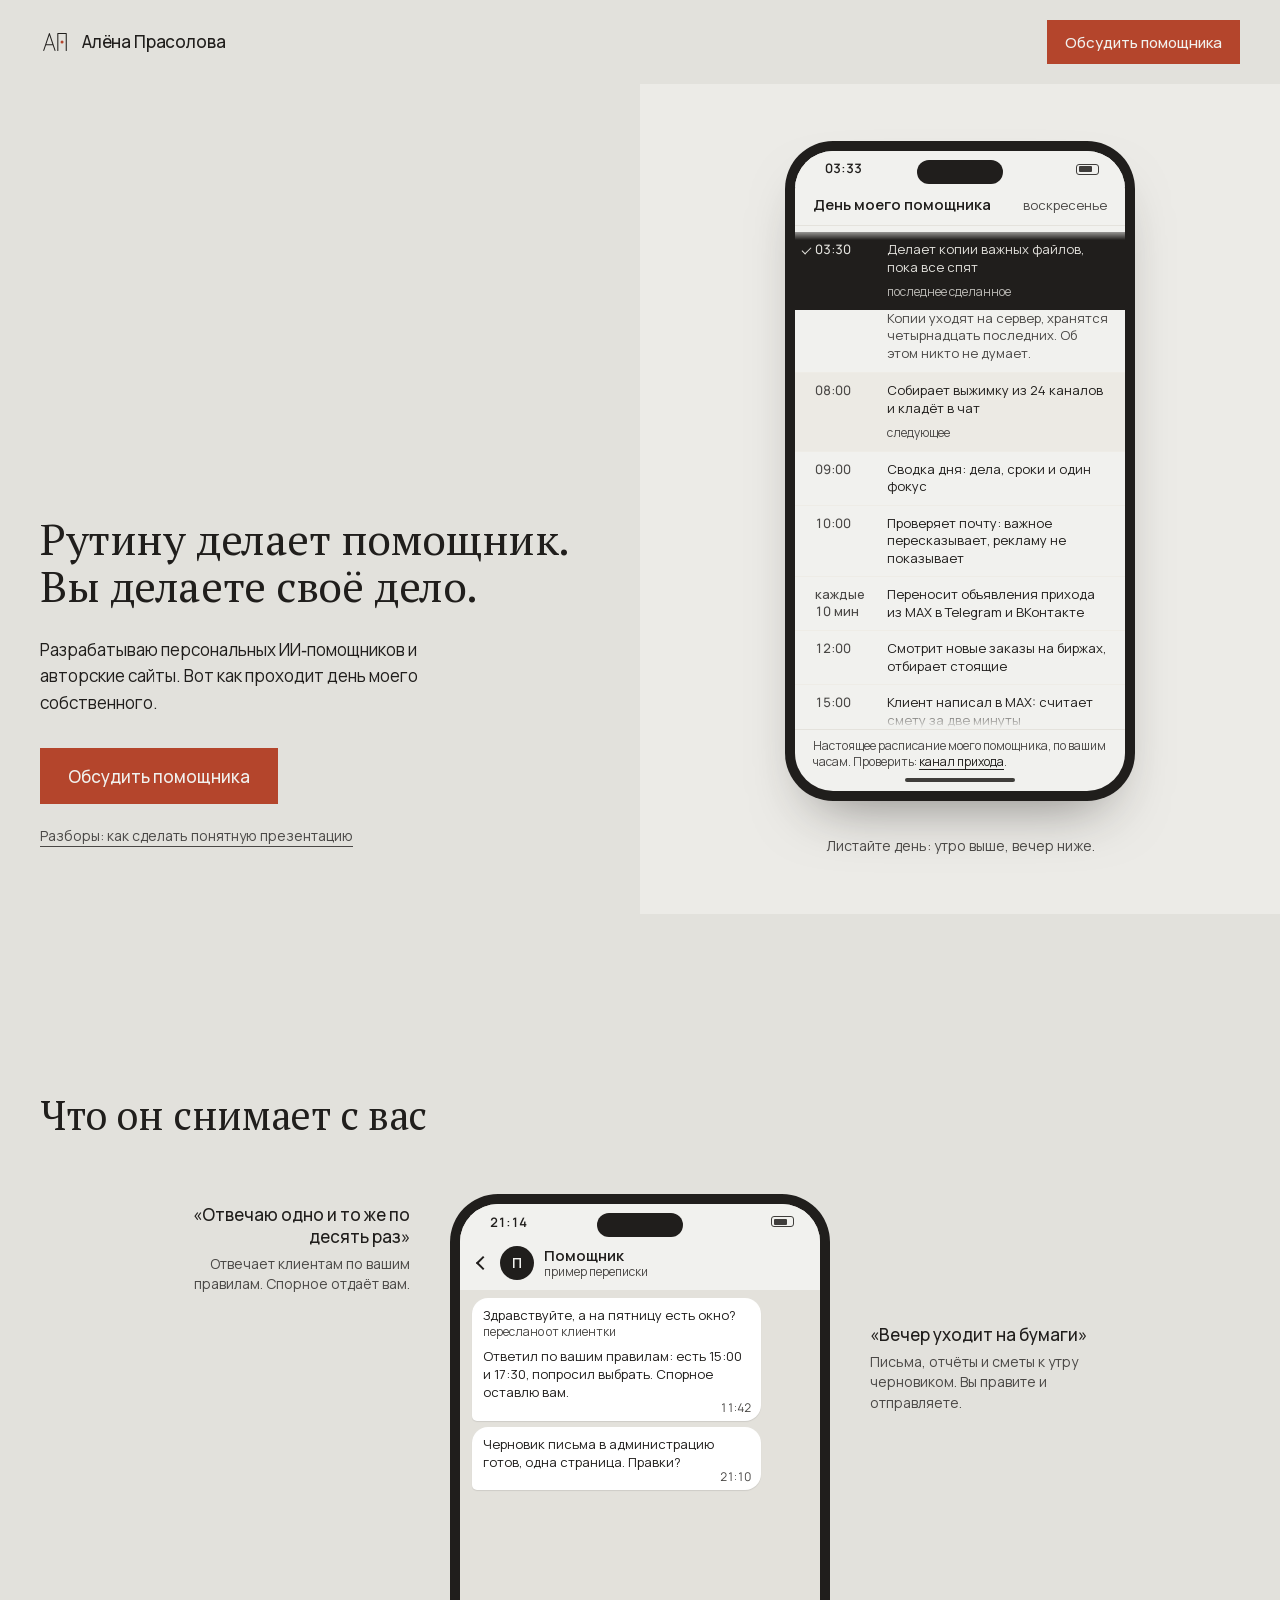
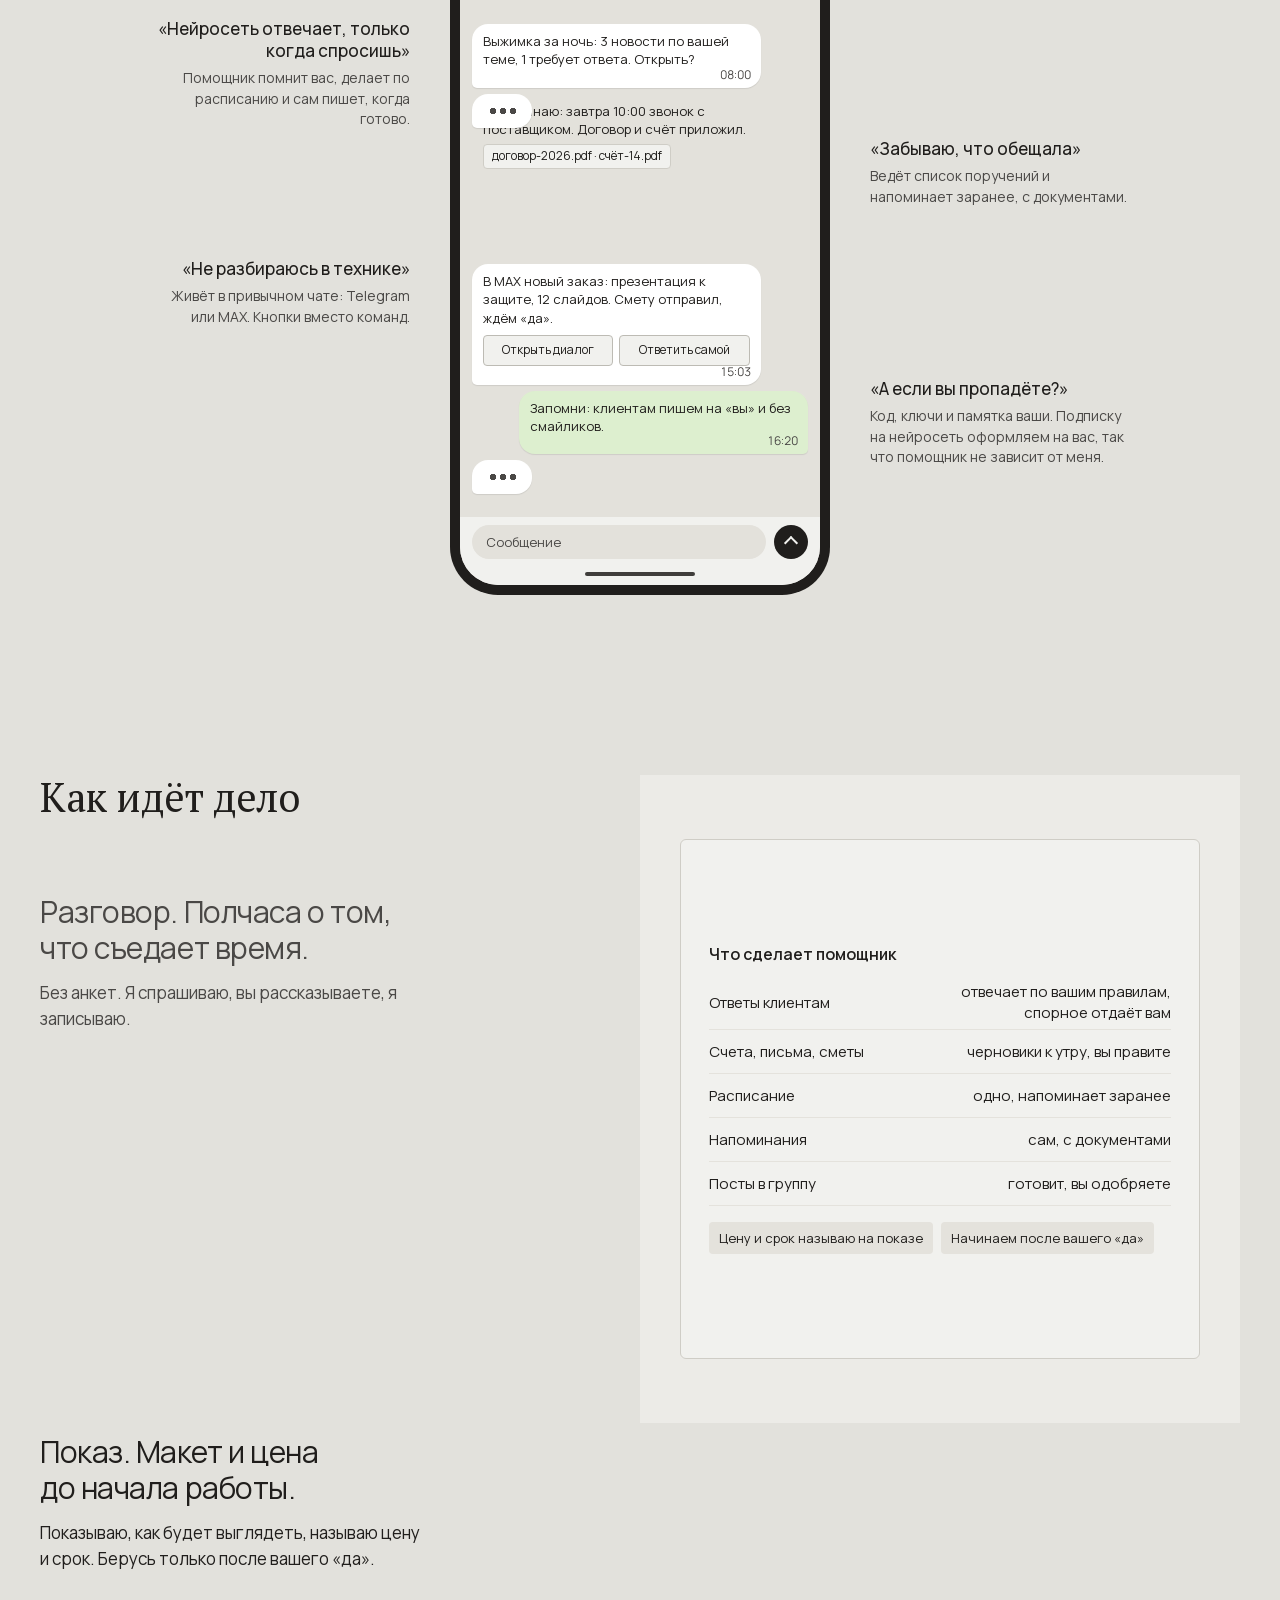
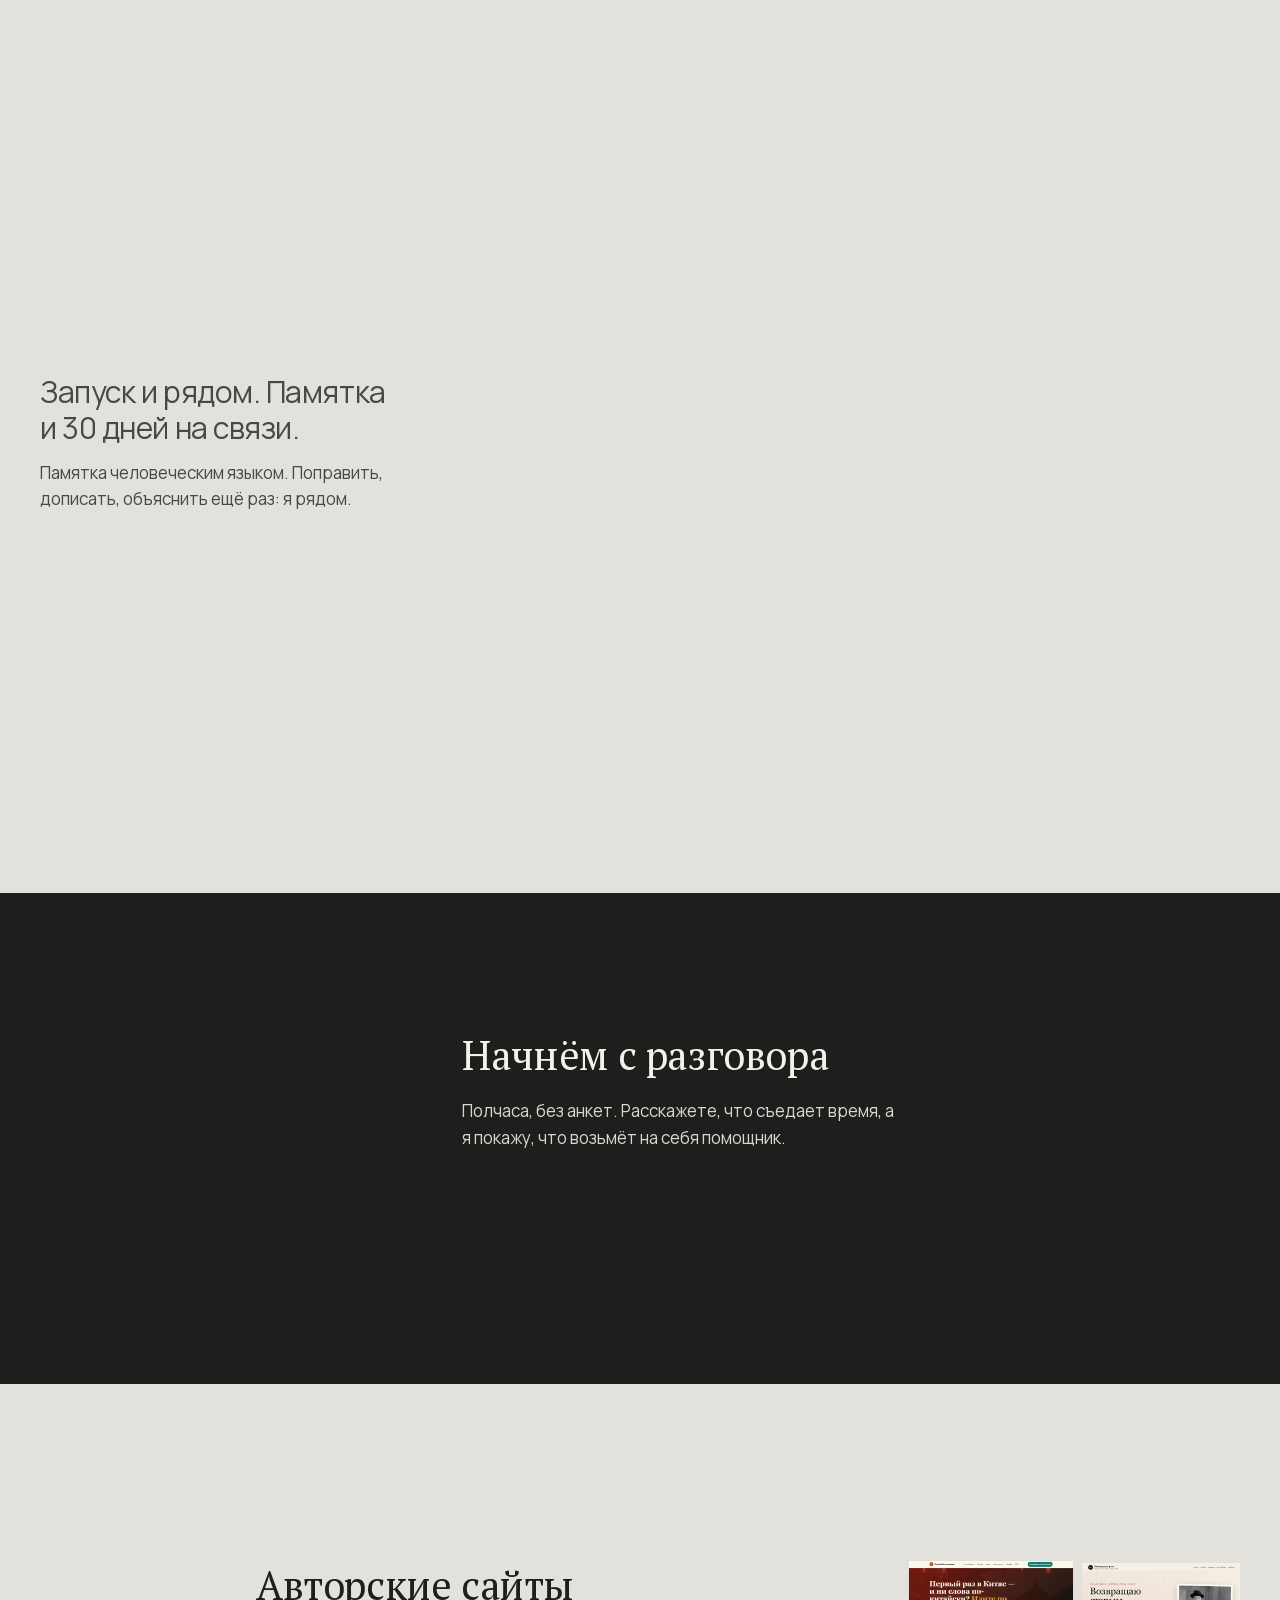
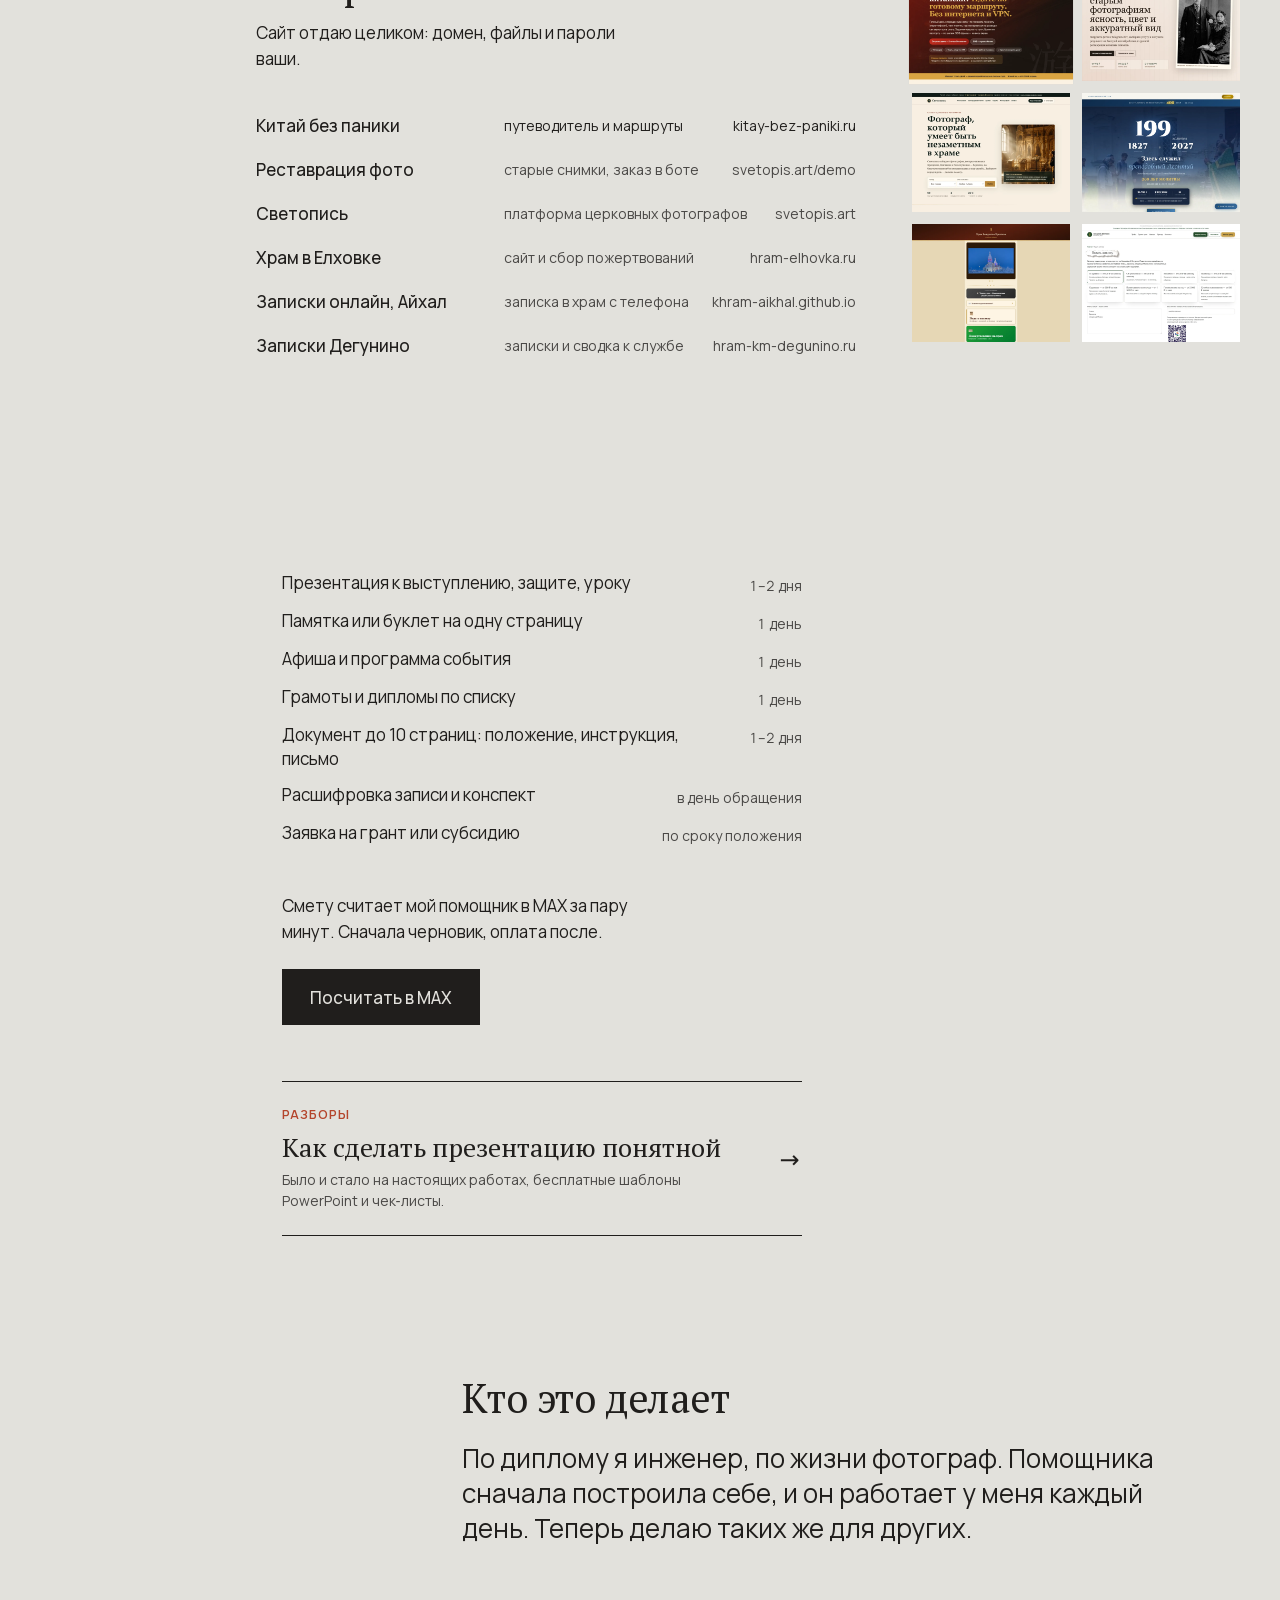
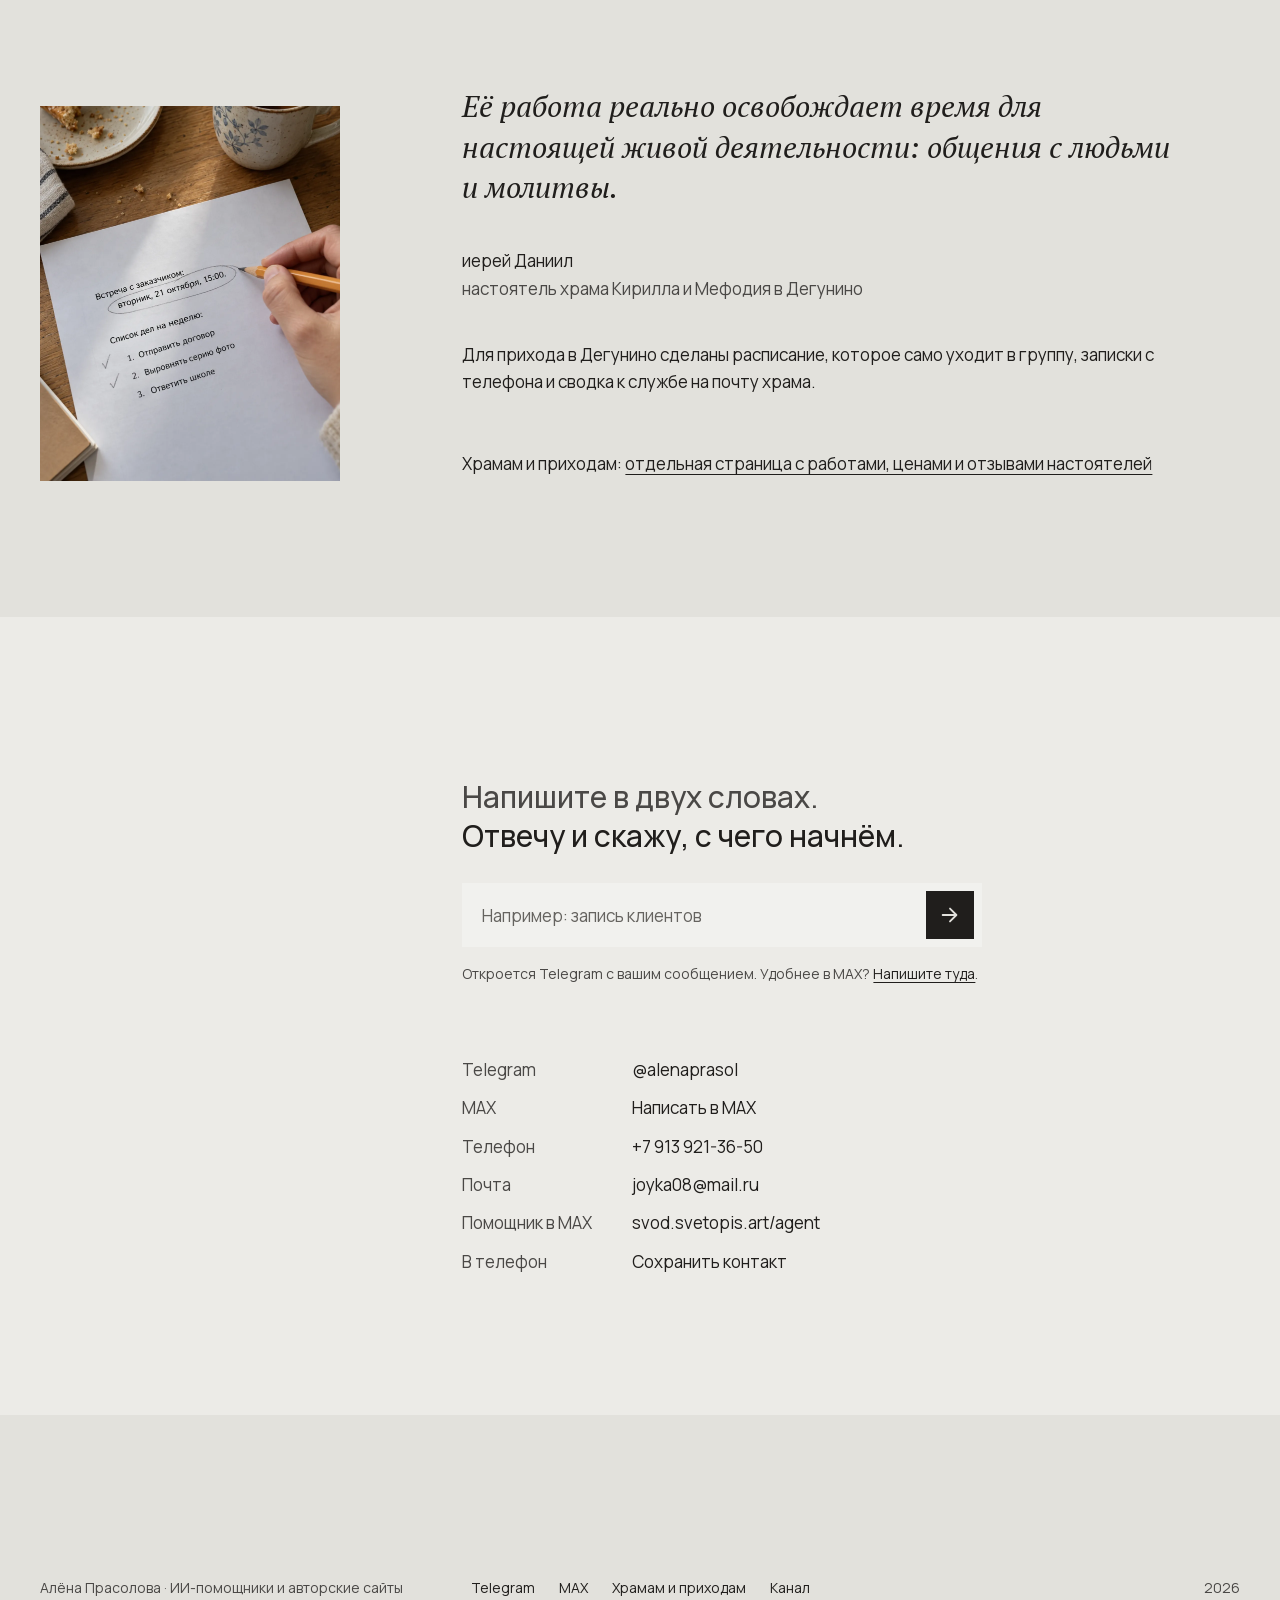
==== pomoshchnik/index.html @ 720c1e80 "Визитка: главная «сайты под ключ», помощник на /pomoshchnik/ Co-Authored-By: Claude Opus 5.5 <norepl" ====
<!doctype html>
<html lang="ru" class="no-js">
<head>
<meta charset="utf-8">
<meta name="viewport" content="width=device-width, initial-scale=1">
<title>Алёна Прасолова · ИИ-помощники и авторские сайты</title>
<meta name="description" content="Разрабатываю персональных ИИ-помощников и авторские сайты под задачи человека или дела. Цену называю до начала работы.">
<meta property="og:title" content="Алёна Прасолова · ИИ-помощники и авторские сайты">
<meta property="og:description" content="Рутину делает помощник. Вы делаете своё дело. Персональные ИИ-помощники и авторские сайты, цена до начала работы.">
<meta property="og:image" content="https://alena.svetopis.art/assets/og.png">
<meta property="og:url" content="https://alena.svetopis.art/pomoshchnik/">
<meta name="theme-color" content="#E2E1DC">
<link rel="icon" href="/assets/znak.svg" type="image/svg+xml">
<link rel="preload" href="/fonts/manrope-cyrillic.woff2" as="font" type="font/woff2" crossorigin>
<link rel="preload" href="/fonts/PTSerif-400-cyr.woff2" as="font" type="font/woff2" crossorigin>
<link rel="stylesheet" href="/style.css">
<script>document.documentElement.classList.replace('no-js','js');window.__jsTimer=setTimeout(function(){document.documentElement.classList.replace('js','no-js')},3000)</script>
</head>
<body>

<header class="top">
  <a class="mark" href="#" aria-label="Алёна Прасолова, наверх">
    <svg class="mark__znak" viewBox="0 0 64 64" fill="none" aria-hidden="true"><path d="M8 50 L20 14 L32 50 M13 38 H27" stroke="currentColor" stroke-width="2.2" stroke-linecap="round" stroke-linejoin="round"/><path d="M38 50 V14 H56 V50" stroke="currentColor" stroke-width="2.2" stroke-linecap="round" stroke-linejoin="round"/><circle cx="47" cy="32" r="3.2" fill="#B4452C"/></svg>
    <span>Алёна Прасолова</span>
  </a>
  <a class="top__btn btn btn--accent" id="top-btn" href="https://t.me/alenaprasol?text=Здравствуйте,%20Алёна!%20Хочу%20обсудить%20помощника%20для%20"><span class="top__long">Обсудить помощника</span><span class="top__short">Написать</span></a>
</header>

<main>

<section class="hero" id="verh">
  <div class="hero__text">
    <h1 class="hero__h" id="zagolovok">
      <span class="line"><span>Рутину делает помощник.</span></span>
      <span class="line"><span>Вы делаете своё дело.</span></span>
    </h1>
    <p class="hero__p" data-rise>Разрабатываю персональных ИИ‑помощников и авторские сайты. Вот как проходит день моего собственного.</p>
    <a class="btn btn--accent" href="https://t.me/alenaprasol?text=Здравствуйте,%20Алёна!%20Хочу%20обсудить%20помощника%20для%20">Обсудить помощника</a>
    <a class="hero__razbory" href="/razbory/">Разборы: как сделать понятную презентацию</a>
  </div>
  <div class="hero__stage">
    <div class="pom" data-ui id="pom">
     <div class="pom__screen">
      <div class="tel__status" aria-hidden="true"><span class="tel__time" id="chasy-st">12:00</span><span class="tel__island"></span><span class="tel__bat"></span></div>
      <div class="pom__head">
        <span class="pom__title">День моего помощника</span>
        <span class="pom__clock" id="chasy">по вашим часам</span>
      </div>
      <ol class="pom__list" id="den">
        <li data-h="3.5"><button type="button"><span class="t">03:30</span><span class="s">Делает копии важных файлов, пока все спят</span></button><p class="more">Копии уходят на сервер, хранятся четырнадцать последних. Об этом никто не думает.</p></li>
        <li data-h="8"><button type="button"><span class="t">08:00</span><span class="s">Собирает выжимку из 24 каналов и кладёт в чат</span></button><p class="more">Читает каналы за ночь, оставляет три-пять новостей по делу, остальное отсеивает.</p></li>
        <li data-h="9"><button type="button"><span class="t">09:00</span><span class="s">Сводка дня: дела, сроки и один фокус</span></button><p class="more">Из задачника и календаря. Читается за минуту, день начинается с фокуса.</p></li>
        <li data-h="10"><button type="button"><span class="t">10:00</span><span class="s">Проверяет почту: важное пересказывает, рекламу не показывает</span></button><p class="more">Письма от людей пересказывает в двух строках. Рассылки молчит.</p></li>
        <li data-h="11"><button type="button"><span class="t">каждые 10 мин</span><span class="s">Переносит объявления прихода из MAX в Telegram и ВКонтакте</span></button><p class="more">Настоятель пишет в своём канале MAX, через десять минут пост стоит в Telegram и ВК. <a href="https://t.me/Hram_Kirilla_i_Mefodiya" target="_blank" rel="noopener">Канал прихода, открыть</a>.</p></li>
        <li data-h="12"><button type="button"><span class="t">12:00</span><span class="s">Смотрит новые заказы на биржах, отбирает стоящие</span></button><p class="more">И так каждые два часа. В чат попадает только то, за что стоит браться.</p></li>
        <li data-h="15"><button type="button"><span class="t">15:00</span><span class="s">Клиент написал в MAX: считает смету за две минуты</span></button><p class="more">Спрашивает, что нужно, называет цену по прайсу, показывает черновик. Оплата после черновика.</p></li>
        <li data-h="18"><button type="button"><span class="t">18:00</span><span class="s">Напоминает о завтрашнем: записи, звонки, сроки</span></button><p class="more">Вместе с документами, которые понадобятся, чтобы утром не искать.</p></li>
        <li data-h="21"><button type="button"><span class="t">21:00</span><span class="s">Вечер: что не сделано, переносит в задачник</span></button><p class="more">Ничего не теряется. Утром хвосты видны первыми.</p></li>
        <li data-h="18" data-wd="0"><button type="button"><span class="t">вс 18:00</span><span class="s">Обзор недели: что сделано, что зависло</span></button><p class="more">Раз в неделю, воскресным вечером. Короткий список вместо угрызений.</p></li>
      </ol>
      <p class="pom__note">Настоящее расписание моего помощника, по вашим часам. Проверить: <a href="https://t.me/Hram_Kirilla_i_Mefodiya" target="_blank" rel="noopener">канал прихода</a>.</p>
      <span class="tel__home" aria-hidden="true"></span>
     </div>
    </div>
    <p class="pom__hint">Листайте день: утро выше, вечер ниже.</p>
  </div>
</section>

<section class="zachem" id="zachem">
  <div class="wrap">
    <h2 class="zachem__h" data-rise>Что он снимает с вас</h2>
    <div class="bands">

      <div class="band">
        <div class="note note--l" data-rise data-msg="1"><h3>«Отвечаю одно и то же по десять раз»</h3><p>Отвечает клиентам по вашим правилам. Спорное отдаёт вам.</p></div>
        <div class="slice slice--first" data-ui>
          <div class="tel__status" aria-hidden="true"><span class="tel__time">21:14</span><span class="tel__island"></span><span class="tel__bat"></span></div>
          <div class="chat__head"><span class="chat__back" aria-hidden="true"></span><span class="chat__ava" aria-hidden="true">П</span><span class="chat__who">Помощник<span class="chat__st">пример переписки</span></span></div>
          <div class="msg msg--bot" data-i="1"><p>Здравствуйте, а на пятницу есть окно? <span class="msg__fwd">переслано от клиентки</span></p><p>Ответил по вашим правилам: есть 15:00 и 17:30, попросил выбрать. Спорное оставлю вам.</p><span class="msg__t">11:42</span></div>
          <div class="msg msg--bot" data-i="2"><p>Черновик письма в администрацию готов, одна страница. Правки?</p><span class="msg__t">21:10</span></div>
          <div class="msg msg--me" data-i="2"><p>Второй абзац короче.</p><span class="msg__t">21:14</span></div>
          <div class="msg msg--bot" data-i="2"><p>Готово. Отправить?</p><span class="msg__t">21:14</span></div>
        </div>
        <div class="note note--r" data-rise data-msg="2"><h3>«Вечер уходит на бумаги»</h3><p>Письма, отчёты и сметы к утру черновиком. Вы правите и отправляете.</p></div>
      </div>

      <div class="band">
        <div class="note note--l" data-rise data-msg="3"><h3>«Нейросеть отвечает, только когда спросишь»</h3><p>Помощник помнит вас, делает по расписанию и сам пишет, когда готово.</p></div>
        <div class="slice" data-ui>
          <div class="msg msg--bot" data-i="3"><p>Выжимка за ночь: 3 новости по вашей теме, 1 требует ответа. Открыть?</p><span class="msg__t">08:00</span></div>
          <div class="msg msg--bot" data-i="4"><p>Напоминаю: завтра 10:00 звонок с поставщиком. Договор и счёт приложил.</p><span class="msg__file">договор-2026.pdf · счёт-14.pdf</span><span class="msg__t">18:00</span></div>
        </div>
        <div class="note note--r" data-rise data-msg="4"><h3>«Забываю, что обещала»</h3><p>Ведёт список поручений и напоминает заранее, с документами.</p></div>
      </div>

      <div class="band">
        <div class="note note--l" data-rise data-msg="5"><h3>«Не разбираюсь в технике»</h3><p>Живёт в привычном чате: Telegram или MAX. Кнопки вместо команд.</p></div>
        <div class="slice slice--last" data-ui>
          <div class="msg msg--bot" data-i="5"><p>В MAX новый заказ: презентация к защите, 12 слайдов. Смету отправил, ждём «да».</p><span class="msg__btns"><span>Открыть диалог</span><span>Ответить самой</span></span><span class="msg__t">15:03</span></div>
          <div class="msg msg--me" data-i="6"><p>Запомни: клиентам пишем на «вы» и без смайликов.</p><span class="msg__t">16:20</span></div>
          <div class="msg msg--bot" data-i="6"><p>Записал в правила. Так и буду отвечать.</p><span class="msg__t">16:20</span></div>
          <div class="chat__vvod" aria-hidden="true"><span>Сообщение</span><i></i></div>
          <span class="tel__home" aria-hidden="true"></span>
        </div>
        <div class="note note--r" data-rise data-msg="6"><h3>«А если вы пропадёте?»</h3><p>Код, ключи и памятка ваши. Подписку на нейросеть оформляем на вас, так что помощник не зависит от меня.</p></div>
      </div>

    </div>
  </div>
</section>

<section class="delo" id="delo">
  <div class="wrap delo__grid">
    <div class="delo__steps">
      <h2 class="delo__h">Как идёт дело</h2>
      <div class="step" data-state="1"><p class="step__t">Разговор. Полчаса о том,<br>что съедает время.</p><p class="step__s">Без анкет. Я спрашиваю, вы рассказываете, я записываю.</p><div class="step__stage" data-ui>
          <div class="sheet">
            <p class="sheet__h">Что съедает время</p>
            <ul class="sheet__rows">
              <li><span>Ответы клиентам в мессенджерах</span><span>1,5 часа в день</span></li>
              <li><span>Счета, письма, сметы</span><span>час по вечерам</span></li>
              <li><span>Расписание в трёх местах</span><span>путается</span></li>
              <li><span>Напоминания себе</span><span>на бумажках</span></li>
              <li><span>Посты в группу</span><span>раз в месяц, с чувством вины</span></li>
            </ul>
            <p class="sheet__foot"><b>Итого около трёх часов в день.</b> Пример листа с разговора.</p>
          </div>
        </div></div>
      <div class="step" data-state="2"><p class="step__t">Показ. Макет и цена<br>до начала работы.</p><p class="step__s">Показываю, как будет выглядеть, называю цену и срок. Берусь только после вашего «да».</p><div class="step__stage" data-ui>
          <div class="sheet">
            <p class="sheet__h">Что сделает помощник</p>
            <ul class="sheet__rows sheet__rows--plan">
              <li><span>Ответы клиентам</span><span>отвечает по вашим правилам, спорное отдаёт вам</span></li>
              <li><span>Счета, письма, сметы</span><span>черновики к утру, вы правите</span></li>
              <li><span>Расписание</span><span>одно, напоминает заранее</span></li>
              <li><span>Напоминания</span><span>сам, с документами</span></li>
              <li><span>Посты в группу</span><span>готовит, вы одобряете</span></li>
            </ul>
            <p class="sheet__price"><span>Цену и срок называю на показе</span><span>Начинаем после вашего «да»</span></p>
          </div>
        </div></div>
      <div class="step" data-state="3"><p class="step__t">Запуск и рядом. Памятка<br>и 30 дней на связи.</p><p class="step__s">Памятка человеческим языком. Поправить, дописать, объяснить ещё раз: я рядом.</p><div class="step__stage" data-ui>
          <div class="chat chat--small">
            <div class="msg msg--bot"><p>Первая задача работает: ответил двум клиентам, обе записались.</p><span class="msg__ok">сделано</span><span class="msg__t">день 1</span></div>
            <div class="msg msg--me"><p>Памятка.pdf</p><span class="msg__file">6 страниц, человеческим языком</span><span class="msg__t">день 1</span></div>
            <div class="msg msg--me"><p>Если что непонятно, пишите, разберём. Я на связи 30 дней.</p><span class="msg__t">Алёна</span></div>
            <div class="msg msg--bot"><p>Черновик поста о скидке на ноябрь готов. Одобрить?</p><span class="msg__btns"><span>Одобрить</span><span>Поправить</span></span><span class="msg__t">день 3</span></div>
            <div class="msg msg--bot"><p>Запомнил: клиентам «вы» с маленькой буквы, без смайликов.</p><span class="msg__t">день 5</span></div>
          </div>
        </div></div>
    </div>
    <div class="delo__stage">
      <div class="stage" data-ui id="stage">
        <div class="state state-1 is-active">
          <div class="sheet">
            <p class="sheet__h">Что съедает время</p>
            <ul class="sheet__rows">
              <li><span>Ответы клиентам в мессенджерах</span><span>1,5 часа в день</span></li>
              <li><span>Счета, письма, сметы</span><span>час по вечерам</span></li>
              <li><span>Расписание в трёх местах</span><span>путается</span></li>
              <li><span>Напоминания себе</span><span>на бумажках</span></li>
              <li><span>Посты в группу</span><span>раз в месяц, с чувством вины</span></li>
            </ul>
            <p class="sheet__foot"><b>Итого около трёх часов в день.</b> Пример листа с разговора.</p>
          </div>
        </div>
        <div class="state state-2">
          <div class="sheet">
            <p class="sheet__h">Что сделает помощник</p>
            <ul class="sheet__rows sheet__rows--plan">
              <li><span>Ответы клиентам</span><span>отвечает по вашим правилам, спорное отдаёт вам</span></li>
              <li><span>Счета, письма, сметы</span><span>черновики к утру, вы правите</span></li>
              <li><span>Расписание</span><span>одно, напоминает заранее</span></li>
              <li><span>Напоминания</span><span>сам, с документами</span></li>
              <li><span>Посты в группу</span><span>готовит, вы одобряете</span></li>
            </ul>
            <p class="sheet__price"><span>Цену и срок называю на показе</span><span>Начинаем после вашего «да»</span></p>
          </div>
        </div>
        <div class="state state-3">
          <div class="chat chat--small">
            <div class="msg msg--bot"><p>Первая задача работает: ответил двум клиентам, обе записались.</p><span class="msg__ok">сделано</span><span class="msg__t">день 1</span></div>
            <div class="msg msg--me"><p>Памятка.pdf</p><span class="msg__file">6 страниц, человеческим языком</span><span class="msg__t">день 1</span></div>
            <div class="msg msg--me"><p>Если что непонятно, пишите, разберём. Я на связи 30 дней.</p><span class="msg__t">Алёна</span></div>
            <div class="msg msg--bot"><p>Черновик поста о скидке на ноябрь готов. Одобрить?</p><span class="msg__btns"><span>Одобрить</span><span>Поправить</span></span><span class="msg__t">день 3</span></div>
            <div class="msg msg--bot"><p>Запомнил: клиентам «вы» с маленькой буквы, без смайликов.</p><span class="msg__t">день 5</span></div>
          </div>
        </div>
      </div>
    </div>
  </div>
</section>

<section class="dalshe" id="dalshe">
  <div class="dalshe__in">
    <h2 class="dalshe__h" data-rise>Начнём с разговора</h2>
    <p class="dalshe__p" data-rise>Полчаса, без анкет. Расскажете, что съедает время, а я покажу, что возьмёт на себя помощник.</p>
    <a class="btn btn--accent" data-rise href="https://t.me/alenaprasol?text=Здравствуйте,%20Алёна!%20Хочу%20обсудить%20помощника%20для%20">Обсудить помощника</a>
  </div>
</section>

<section class="sayty" id="sayty">
  <div class="ledger">
    <h2 class="ledger__h" data-rise>Авторские сайты</h2>
    <p class="ledger__sub" data-rise>Сайт отдаю целиком: домен, файлы и пароли ваши.</p>
    <ul class="ledger__rows">
      <li class="is-current"><a href="https://kitay-bez-paniki.ru" target="_blank" rel="noopener" data-img="assets/raboty/kitay-desk.webp"><span class="n">Китай без паники</span><span class="k">путеводитель и маршруты</span><span class="y">kitay-bez-paniki.ru</span></a><img class="ledger__mob" src="/assets/raboty/kitay-desk.webp" alt="Китай без паники: путеводитель" width="1200" height="900" loading="lazy"></li>
      <li><a href="https://svetopis.art/demo/foto-restavraciya/" target="_blank" rel="noopener" data-img="assets/raboty/restavraciya-desk.webp"><span class="n">Реставрация фото</span><span class="k">старые снимки, заказ в боте</span><span class="y">svetopis.art/demo</span></a><img class="ledger__mob" src="/assets/raboty/restavraciya-desk.webp" alt="Реставрация старых фотографий: страница заказа" width="1200" height="900" loading="lazy"></li>
      <li><a href="https://svetopis.art" target="_blank" rel="noopener" data-img="assets/raboty/svetopis-desk.webp"><span class="n">Светопись</span><span class="k">платформа церковных фотографов</span><span class="y">svetopis.art</span></a><img class="ledger__mob" src="/assets/raboty/svetopis-desk.webp" alt="Светопись: платформа церковных фотографов" width="1200" height="900" loading="lazy"></li>
      <li><a href="https://hram-elhovka.ru" target="_blank" rel="noopener" data-img="assets/raboty/elhovka-desk.webp"><span class="n">Храм в Елховке</span><span class="k">сайт и сбор пожертвований</span><span class="y">hram-elhovka.ru</span></a><img class="ledger__mob" src="/assets/raboty/elhovka-desk.webp" alt="Сайт храма в Елховке: расписание и сбор пожертвований" width="1200" height="900" loading="lazy"></li>
      <li><a href="https://khram-aikhal.github.io" target="_blank" rel="noopener" data-img="assets/raboty/aikhal-desk.webp"><span class="n">Записки онлайн, Айхал</span><span class="k">записка в храм с телефона</span><span class="y">khram-aikhal.github.io</span></a><img class="ledger__mob" src="/assets/raboty/aikhal-desk.webp" alt="Страница записок храма в Айхале" width="1200" height="900" loading="lazy"></li>
      <li><a href="https://hram-km-degunino.ru/noviy/zapiski/" target="_blank" rel="noopener" data-img="assets/raboty/degunino-desk.webp"><span class="n">Записки Дегунино</span><span class="k">записки и сводка к службе</span><span class="y">hram-km-degunino.ru</span></a><img class="ledger__mob" src="/assets/raboty/degunino-desk.webp" alt="Записки на сайте храма Кирилла и Мефодия в Дегунино" width="1200" height="900" loading="lazy"></li>
    </ul>
    <div class="ledger__gallery" id="gallery" aria-hidden="true">
      <span data-img="assets/raboty/kitay-desk.webp" class="is-current"><img src="/assets/raboty/kitay-desk.webp" alt="" width="1200" height="900" loading="lazy"></span>
      <span data-img="assets/raboty/restavraciya-desk.webp"><img src="/assets/raboty/restavraciya-desk.webp" alt="" width="1200" height="900" loading="lazy"></span>
      <span data-img="assets/raboty/svetopis-desk.webp"><img src="/assets/raboty/svetopis-desk.webp" alt="" width="1200" height="900" loading="lazy"></span>
      <span data-img="assets/raboty/elhovka-desk.webp"><img src="/assets/raboty/elhovka-desk.webp" alt="" width="1200" height="900" loading="lazy"></span>
      <span data-img="assets/raboty/aikhal-desk.webp"><img src="/assets/raboty/aikhal-desk.webp" alt="" width="1200" height="900" loading="lazy"></span>
      <span data-img="assets/raboty/degunino-desk.webp"><img src="/assets/raboty/degunino-desk.webp" alt="" width="1200" height="900" loading="lazy"></span>
    </div>
  </div>
</section>

<section class="melkoe" id="melkoe">
  <div class="col">
    <h2 class="melkoe__h" data-rise>Разовые работы к сроку</h2>
    <ul class="rows">
      <li data-rise><span class="n">Презентация к выступлению, защите, уроку</span><span class="v">1–2 дня</span></li>
      <li data-rise><span class="n">Памятка или буклет на одну страницу</span><span class="v">1 день</span></li>
      <li data-rise><span class="n">Афиша и программа события</span><span class="v">1 день</span></li>
      <li data-rise><span class="n">Грамоты и дипломы по списку</span><span class="v">1 день</span></li>
      <li data-rise><span class="n">Документ до 10 страниц: положение, инструкция, письмо</span><span class="v">1–2 дня</span></li>
      <li data-rise><span class="n">Расшифровка записи и конспект</span><span class="v">в день обращения</span></li>
      <li data-rise><span class="n">Заявка на грант или субсидию</span><span class="v">по сроку положения</span></li>
    </ul>
    <p class="melkoe__p" data-rise>Смету считает мой помощник в MAX за пару минут. Сначала черновик, оплата после.</p>
    <a class="btn btn--ink" data-rise href="https://svod.svetopis.art/agent?start=vizitka">Посчитать в MAX</a>
    <a class="melkoe__razbory" data-rise href="/razbory/"><span class="melkoe__razbory-n">Разборы</span><span class="melkoe__razbory-t">Как сделать презентацию понятной</span><span class="melkoe__razbory-p">Было и стало на настоящих работах, бесплатные шаблоны PowerPoint и чек‑листы.</span></a>
  </div>
</section>

<section class="kto" id="kto">
  <h2 class="kto__h" data-rise>Кто это делает</h2>
  <p class="kto__p" data-rise>По диплому я инженер, по жизни фотограф. Помощника сначала построила себе, и он работает у меня каждый день. Теперь делаю таких же для других.</p>
</section>

<section class="slovo" id="slovo">
  <figure class="foto foto--letter" data-rise>
    <img src="/assets/foto/ruka-karandash.webp" alt="Рука с карандашом над распечаткой: обведена дата встречи, в списке дел на неделю две галочки на полях" width="1200" height="1499" loading="lazy">
  </figure>
  <blockquote class="letter" data-rise>
    <p class="letter__lead">Её работа реально освобождает время для настоящей живой деятельности: общения с людьми и молитвы.</p>
    <footer class="letter__sign"><span>иерей Даниил</span><span>настоятель храма Кирилла и Мефодия в Дегунино</span></footer>
  </blockquote>
  <p class="slovo__fakt">Для прихода в Дегунино сделаны расписание, которое само уходит в группу, записки с телефона и сводка к службе на почту храма.</p>
  <p class="slovo__door">Храмам и приходам: <a href="https://svod.svetopis.art/vizitka/">отдельная страница с работами, ценами и отзывами настоятелей</a></p>
</section>

<section class="napisat" id="napisat">
  <form class="ask" action="https://t.me/alenaprasol" method="get" target="_blank" id="forma">
    <p class="ask__prompt" data-rise><span class="ask__soft">Напишите в двух словах.</span><span>Отвечу и скажу, с чего начнём.</span></p>
    <div class="ask__field" data-rise>
      <label class="vh" for="tekst">Ваше сообщение</label>
      <input id="tekst" type="text" autocomplete="off" placeholder="Например: запись клиентов" required>
      <input type="hidden" name="text" id="tekst-polnyy" value="">
      <button type="submit" aria-label="Отправить в Telegram"><svg viewBox="0 0 24 24" aria-hidden="true"><path d="M4 12h14M12 5l7 7-7 7" fill="none" stroke="currentColor" stroke-width="2" stroke-linecap="round" stroke-linejoin="round"/></svg></button>
    </div>
    <p class="ask__hint" data-rise>Откроется Telegram с вашим сообщением. Удобнее в MAX? <a href="https://max.ru/u/f9LHodD0cOKMUwr5V9PlyJIUFa5PM_UAohjT2XOXsjN5TL4y6s_vaisAxjU" target="_blank" rel="noopener">Напишите туда</a>.</p>
  </form>
  <dl class="kontakty" data-rise>
    <div><dt>Telegram</dt><dd><a href="https://t.me/alenaprasol">@alenaprasol</a></dd></div>
    <div><dt>MAX</dt><dd><a href="https://max.ru/u/f9LHodD0cOKMUwr5V9PlyJIUFa5PM_UAohjT2XOXsjN5TL4y6s_vaisAxjU" target="_blank" rel="noopener">Написать в MAX</a></dd></div>
    <div><dt>Телефон</dt><dd><a href="tel:+79139213650">+7 913 921-36-50</a></dd></div>
    <div><dt>Почта</dt><dd><a href="mailto:joyka08@mail.ru">joyka08@mail.ru</a></dd></div>
    <div><dt>Помощник в MAX</dt><dd><a href="https://svod.svetopis.art/agent?start=vizitka">svod.svetopis.art/agent</a></dd></div>
    <div><dt>В телефон</dt><dd><a href="/alena-prasolova.vcf" download>Сохранить контакт</a></dd></div>
  </dl>
</section>

</main>

<footer class="foot">
  <span class="foot__l">Алёна Прасолова · ИИ-помощники и авторские сайты</span>
  <span class="foot__c"><a href="https://t.me/alenaprasol">Telegram</a><a href="https://svod.svetopis.art/agent?start=vizitka">MAX</a><a href="https://svod.svetopis.art/vizitka/">Храмам и приходам</a><a href="https://t.me/alena_pomoshchnik">Канал</a></span>
  <span class="foot__r">2026</span>
</footer>

<script src="/main.js" defer></script>
</body>
</html>
---- style.css ----
/* Алёна Прасолова · визитка. Направление «помощник работает на глазах», палитра «Свода». */

@font-face{font-family:"Manrope";font-style:normal;font-weight:200 800;font-display:swap;src:url(fonts/manrope-cyrillic.woff2) format("woff2");unicode-range:U+0301,U+0400-045F,U+0490-0491,U+04B0-04B1,U+2116}
@font-face{font-family:"PT Serif";font-style:normal;font-weight:400;font-display:swap;src:url(fonts/PTSerif-400-cyr.woff2) format("woff2");unicode-range:U+0301,U+0400-045F,U+0490-0491,U+04B0-04B1,U+2116}
@font-face{font-family:"PT Serif";font-style:normal;font-weight:400;font-display:swap;src:url(fonts/PTSerif-400-lat.woff2) format("woff2");unicode-range:U+0000-00FF,U+0131,U+0152-0153,U+02BB-02BC,U+02C6,U+02DA,U+02DC,U+0304,U+0308,U+0329,U+2000-206F,U+20AC,U+2122,U+2191,U+2193,U+2212,U+2215,U+FEFF,U+FFFD}
@font-face{font-family:"PT Serif";font-style:italic;font-weight:400;font-display:swap;src:url(fonts/PTSerif-400i-cyr.woff2) format("woff2");unicode-range:U+0301,U+0400-045F,U+0490-0491,U+04B0-04B1,U+2116}
@font-face{font-family:"PT Serif";font-style:italic;font-weight:400;font-display:swap;src:url(fonts/PTSerif-400i-lat.woff2) format("woff2");unicode-range:U+0000-00FF,U+0131,U+0152-0153,U+02BB-02BC,U+02C6,U+02DA,U+02DC,U+0304,U+0308,U+0329,U+2000-206F,U+20AC,U+2122,U+2191,U+2193,U+2212,U+2215,U+FEFF,U+FFFD}
@font-face{font-family:"Manrope";font-style:normal;font-weight:200 800;font-display:swap;src:url(fonts/manrope-latin.woff2) format("woff2");unicode-range:U+0000-00FF,U+0131,U+0152-0153,U+02BB-02BC,U+02C6,U+02DA,U+02DC,U+0304,U+0308,U+0329,U+2000-206F,U+20AC,U+2122,U+2191,U+2193,U+2212,U+2215,U+FEFF,U+FFFD}

:root{
  --bg:#E2E1DC;          /* калька */
  --surface:#ECEBE7;     /* на ступень светлее */
  --paper:#F1F1EE;       /* самая светлая: поле, бумага */
  --surface-2:#D5D3CD;   /* на ступень темнее */
  --ink:#201E1C;         /* сажа */
  --muted:#4A4846;       /* графит для второстепенного */
  --accent:#B4452C;      /* сурик, только на главном действии */
  --on-accent:#F1F1EE;
  --step-small:14px;
  --step-body:17px;
  --step-lead:26px;
  --step-stat:clamp(1.5rem,1.2rem + 0.9vw,1.875rem);
  --step-head:clamp(1.75rem,1.4rem + 1.4vw,2.5rem);
  --step-hero:clamp(1.75rem,3.4vw,3.25rem);
  --serif:"PT Serif",Georgia,"Times New Roman",serif;
  --margin:40px;
  --gap-section:clamp(96px,14vw,200px);
  --ease:cubic-bezier(.16,1,.3,1);
  --ui-font:13px;
  --tel:#201E1C;          /* рамка телефона */
  --tel-bg:#E3E1DB;       /* фон мессенджера */
  --bub-me:#DDEFCF;       /* свои сообщения */
}
@media (max-width:760px){:root{--margin:20px}}

*{box-sizing:border-box}
html{-webkit-text-size-adjust:100%;scroll-behavior:smooth;scroll-padding-top:84px}
body{margin:0;background:var(--bg);color:var(--ink);font-family:"Manrope",system-ui,-apple-system,"Segoe UI",Arial,sans-serif;font-size:var(--step-body);line-height:1.55;font-weight:400;overflow-x:hidden}
img{display:block;max-width:100%;height:auto}
a{color:inherit;text-decoration:none}
h1,h2,h3,p,ul,ol,dl,blockquote,figure{margin:0}
ul,ol{padding:0;list-style:none}
button{font:inherit;color:inherit;background:none;border:0;padding:0;cursor:pointer}
:focus-visible{outline:2px solid var(--ink);outline-offset:3px}
::selection{background:var(--ink);color:var(--bg)}
::placeholder{opacity:1}
/* заголовки страницы набраны шрифтом «Свода», текст остаётся Manrope */
.hero__h,.zachem__h,.delo__h,.ledger__h,.melkoe__h,.kto__h,.dalshe__h{font-family:var(--serif);font-weight:400;letter-spacing:-.01em;text-wrap:balance}
.zachem__h,.delo__h,.ledger__h,.melkoe__h,.kto__h,.dalshe__h{font-size:var(--step-head);line-height:1.12}
.vh{position:absolute!important;width:1px;height:1px;overflow:hidden;clip:rect(0 0 0 0);white-space:nowrap}
.wrap{max-width:1440px;margin:0 auto;padding-inline:var(--margin)}

/* кнопки: одна форма, прямые углы */
.btn{display:inline-flex;align-items:center;justify-content:center;min-height:56px;padding:0 28px;font-weight:500;font-size:var(--step-body);line-height:1;transition:transform .14s var(--ease),background-color .18s}
.btn:active{transform:scale(.98)}
.btn--accent{background:var(--accent);color:var(--on-accent)}
.btn--accent:hover{background:#A03D26}
.btn--ink{background:var(--ink);color:var(--bg)}
.btn--ink:hover{background:#000}

/* шапка: знак слева, одно действие справа, без полосы */
.top{position:sticky;top:0;z-index:10;display:flex;justify-content:space-between;align-items:center;padding:20px var(--margin);background:var(--bg)}
.mark{display:inline-flex;align-items:center;gap:12px;font-weight:500;font-size:17px;letter-spacing:-.01em}
.mark__znak{width:30px;height:30px;color:var(--ink)}
.top__btn{min-height:44px;padding:0 18px;font-size:15px}
.top__short{display:none}
.js .top__btn{transition:opacity .3s var(--ease),transform .3s var(--ease),background-color .18s}
@media (max-width:760px){.top{padding:12px var(--margin)}.top__long{display:none}.top__short{display:inline}}
.js .top.na-pervom .top__btn{opacity:0;transform:translateY(-6px);pointer-events:none;visibility:hidden}

/* ===== первый экран: две половины тоном ===== */
.hero{display:grid;grid-template-columns:1fr 1fr;min-height:calc(100svh - 70px)}
.hero__text{display:flex;flex-direction:column;justify-content:flex-end;padding:120px var(--margin) 56px;background:var(--bg)}
.hero__h{font-size:var(--step-hero);line-height:1.08;max-width:15em}
.line{display:block;overflow:hidden;padding-bottom:.06em;margin-bottom:-.06em}
.line>span{display:block}
.hero__p{margin-top:28px;max-width:44ch;color:var(--ink)}
.hero .btn{margin-top:32px;align-self:flex-start}
.hero__stage{display:grid;place-items:center;background:var(--surface);padding:48px var(--margin)}
/* спокойная ссылка на разборы под первой кнопкой */
.hero__razbory{align-self:flex-start;display:inline-flex;align-items:center;min-height:44px;margin-top:10px;font-size:var(--step-small);color:var(--muted);text-decoration:underline;text-decoration-thickness:1px;text-underline-offset:5px}
.hero__razbory:hover{color:var(--ink)}

/* окно помощника (фрагмент интерфейса, живёт по своим правилам) */
.pom{width:min(350px,100%);height:clamp(520px,calc(100svh - 190px),660px);background:var(--tel);border-radius:48px;padding:10px;box-shadow:0 30px 60px -30px rgba(32,30,28,.55);font-size:var(--ui-font);line-height:1.35} /* taste-skill-ignore: рамка и экран телефона, фрагмент data-ui */
.pom__screen{height:100%;display:flex;flex-direction:column;background:var(--paper);border-radius:38px;overflow:hidden;position:relative}
.tel__status{display:flex;justify-content:space-between;align-items:center;flex:none;height:36px;padding:0 26px 0 30px;font-size:13px;font-weight:600;font-variant-numeric:tabular-nums;position:relative;background:var(--paper)}
.tel__island{position:absolute;left:50%;top:9px;width:86px;height:24px;margin-left:-43px;background:var(--tel);border-radius:12px}
.tel__bat{width:23px;height:11px;border:1.5px solid var(--ink);border-radius:3px;position:relative;opacity:.85} /* taste-skill-ignore: рамка и экран телефона, фрагмент data-ui */
.tel__bat::after{content:"";position:absolute;left:1.5px;top:1.5px;bottom:1.5px;width:65%;background:var(--ink);border-radius:1px}
.tel__home{display:block;flex:none;width:110px;height:4px;margin:8px auto 9px;border-radius:2px;background:var(--ink);opacity:.85}
.pom__hint{margin-top:16px;font-size:var(--step-small);color:var(--muted);text-align:center}
.pom__head{display:flex;justify-content:space-between;align-items:baseline;flex:none;padding:8px 18px 10px;border-bottom:1px solid #E4E2DC} /* taste-skill-ignore: внутри фрагмента data-ui или фокус поля */
.pom__title{font-weight:600;font-size:15px}
.pom__clock{color:var(--muted);font-variant-numeric:tabular-nums}
.pom__list{flex:1;min-height:0;overflow-y:auto;-webkit-overflow-scrolling:touch;scrollbar-width:thin;scrollbar-color:#BDBBB4 transparent;padding:6px 0;position:relative;-webkit-mask-image:linear-gradient(transparent,#000 14px,#000 calc(100% - 22px),transparent);mask-image:linear-gradient(transparent,#000 14px,#000 calc(100% - 22px),transparent)} /* taste-skill-ignore: мягкий край ленты внутри экрана телефона */
.pom__list li{border-bottom:1px solid #EEECE6} /* taste-skill-ignore: внутри фрагмента data-ui или фокус поля */
.pom__list li:last-child{border-bottom:0}
.pom__list button{display:grid;grid-template-columns:62px 1fr;gap:10px;width:100%;text-align:left;padding:9px 16px 9px 20px;align-items:start;transition:background-color .35s var(--ease),color .35s var(--ease)}
.pom__list button:hover{background:#ECEAE4}
.pom__list button:focus-visible{outline-offset:-3px}
.pom__list li.is-now button:focus-visible{outline-color:var(--bg)}
.pom__list .t{font-variant-numeric:tabular-nums;color:var(--muted);font-weight:500;line-height:1.25}
.pom__list .s{color:var(--ink)}
.pom__list li.is-now button{background:var(--ink);color:var(--bg)}
.pom__list li.is-now .t,.pom__list li.is-now .s{color:var(--bg)}
.pom__list li.is-now button::after{content:"последнее сделанное";grid-column:2;font-size:12px;opacity:.8;margin-top:-2px}
.pom__list li.is-run button{background:#D9D7D0}
.pom__list li.is-run button::after{content:"делает";grid-column:2;font-size:12px;color:var(--muted);margin-top:-2px}
.pom__list li.is-done .t{position:relative}
.pom__list li.is-done .t::before{content:"";position:absolute;left:-11px;top:4px;width:4px;height:8px;border:solid var(--accent);border-width:0 1.6px 1.6px 0;transform:rotate(45deg)} /* taste-skill-ignore: галочка внутри фрагмента data-ui */
.pom__list li.is-done.is-now .t::before{border-color:var(--bg)}
.pom__list li.is-next button{background:#ECEAE4}
.pom__list li.is-next button::after{content:"следующее";grid-column:2;font-size:12px;color:var(--muted);margin-top:-2px}
.pom__list .more{padding:0 16px 10px 92px;color:var(--muted)}
.pom__list .more a{text-decoration:underline;text-underline-offset:3px;color:var(--ink)}
.js .pom__list .more{display:none}
.js .pom__list li.is-open .more{display:block}
.pom__note{flex:none;padding:8px 18px 0;color:var(--muted);border-top:1px solid #E4E2DC;font-size:12px} /* taste-skill-ignore: внутри фрагмента data-ui */
.pom__note a{color:var(--ink);text-decoration:underline;text-underline-offset:3px}

@media (max-width:900px){
  .hero{grid-template-columns:1fr;min-height:0}
  .hero__stage{min-height:0;padding:40px var(--margin) 48px}
  .pom{width:min(100%,330px);height:560px}
  .pom__list button{grid-template-columns:54px 1fr;padding:12px 14px 12px 20px;min-height:44px}
  .pom__list .more{padding-left:84px}
  .hero__text{padding:36px var(--margin) 44px}
  .hero__h{font-size:clamp(1.5rem,6.4vw,2rem)}
  .hero__p{font-size:var(--step-body)}
}

/* ===== зачем: панель чата с заметками на полях ===== */
.zachem{padding:var(--gap-section) 0 0}
.zachem__h{max-width:14em;margin-bottom:56px}
.bands{display:flex;flex-direction:column}
.band{display:grid;grid-template-columns:minmax(0,1fr) 380px minmax(0,1fr);column-gap:40px;align-items:start}
.note{max-width:26ch;padding-top:10px}
.note--l{justify-self:end;text-align:right}
.note--r{justify-self:start;padding-top:130px}
.note h3{font-size:var(--step-body);font-weight:500;line-height:1.3;margin-bottom:6px}
.note p{font-size:var(--step-small);line-height:1.45;color:var(--muted)}
.note.is-on h3,.note:hover h3{color:var(--ink)}
.slice{background:var(--tel-bg);border-left:10px solid var(--tel);border-right:10px solid var(--tel);padding:10px 12px;font-size:var(--ui-font);line-height:1.4;min-height:240px;position:relative} /* taste-skill-ignore: рамка и экран телефона, фрагмент data-ui */
.slice--first{border-top:10px solid var(--tel);border-radius:48px 48px 0 0;padding-top:0;overflow:hidden} /* taste-skill-ignore: рамка и экран телефона, фрагмент data-ui */
.slice--first .tel__status{margin:0 -12px}
.slice--last{border-bottom:10px solid var(--tel);border-radius:0 0 48px 48px;padding-bottom:0;overflow:hidden} /* taste-skill-ignore: рамка и экран телефона, фрагмент data-ui */
.slice--last .tel__home{position:absolute;left:50%;bottom:0;margin:0 0 9px -55px}
.chat__vvod{display:flex;align-items:center;gap:8px;margin:12px -12px 0;padding:8px 12px 26px;background:var(--paper)}
.chat__vvod span{flex:1;padding:8px 14px;border-radius:18px;background:var(--tel-bg);color:var(--muted)}
.chat__vvod i{width:34px;height:34px;border-radius:50%;background:var(--tel);flex:none;position:relative}
.chat__vvod i::after{content:"";position:absolute;left:12px;top:13px;width:8px;height:8px;border:solid var(--paper);border-width:2px 2px 0 0;transform:rotate(-45deg)} /* taste-skill-ignore: рамка и экран телефона, фрагмент data-ui */
.chat__head{display:flex;align-items:center;gap:10px;padding:6px 14px 10px;margin:0 -12px 8px;background:var(--paper);font-weight:600;font-size:15px}
.chat__back{width:10px;height:10px;margin:0 2px 0 4px;border:solid var(--ink);border-width:0 0 2px 2px;transform:rotate(45deg)} /* taste-skill-ignore: рамка и экран телефона, фрагмент data-ui */
.chat__who{display:flex;flex-direction:column;line-height:1.2}
.chat__ava{width:34px;height:34px;border-radius:50%;background:var(--ink);color:var(--paper);display:grid;place-items:center;font-size:14px;font-weight:600}
.chat__st{font-weight:400;color:var(--muted);font-size:12px}
.msg{position:relative;max-width:86%;padding:8px 11px 19px;margin:6px 0;border-radius:16px 16px 16px 5px;background:#fff;box-shadow:0 1px 1px rgba(32,30,28,.1);transition:background-color .2s} /* taste-skill-ignore: рамка и экран телефона, фрагмент data-ui */
.msg p+p{margin-top:6px}
.msg--me{margin-left:auto;background:var(--bub-me);border-radius:16px 16px 5px 16px}
.js .msg.is-wait{opacity:0;transform:translateY(8px)}
.js .msg.is-show{transition:opacity .4s var(--ease),transform .4s var(--ease),background-color .2s}
.js .msg.is-typing{opacity:1;transform:none;background:transparent;box-shadow:none;transition:none}
.js .msg.is-typing::before{content:"";position:absolute;left:0;top:0;width:60px;height:34px;border-radius:16px 16px 16px 5px;background:#fff;box-shadow:0 1px 1px rgba(32,30,28,.1)} /* taste-skill-ignore: пузырёк «печатает» внутри фрагмента data-ui */
.js .msg.is-typing>*{visibility:hidden}
.js .msg.is-typing::after{content:"";position:absolute;left:16px;top:13px;width:30px;height:8px;background:radial-gradient(circle,var(--muted) 3px,transparent 3.5px) 0 0/10px 8px repeat-x;animation:nabor .9s ease-in-out infinite} /* taste-skill-ignore: три точки набора внутри фрагмента data-ui */
@keyframes nabor{0%,100%{opacity:.35}50%{opacity:1}}
.msg.is-on{background:#F3EFE6}
.msg--me.is-on{background:#CDE6BC}
.msg__t{position:absolute;right:10px;bottom:4px;font-size:12px;color:var(--muted);font-variant-numeric:tabular-nums}
.msg__fwd{display:block;font-size:12px;color:var(--muted)}
.msg__file{display:inline-block;margin-top:6px;padding:3px 8px;border:1px solid #CFCDC6;border-radius:4px;font-size:12px;background:var(--paper)} /* taste-skill-ignore: внутри фрагмента data-ui или фокус поля */
.msg__btns{display:flex;gap:6px;margin-top:8px}
.msg__btns span{flex:1;text-align:center;padding:6px 4px;border:1px solid #BDBBB4;border-radius:4px;font-size:12px;background:var(--paper)} /* taste-skill-ignore: внутри фрагмента data-ui или фокус поля */
.msg__ok{display:inline-block;margin-top:6px;padding:2px 8px;border-radius:4px;font-size:12px;background:var(--ink);color:var(--bg)}

@media (max-width:900px){
  .zachem__h{margin-bottom:32px}
  .band{grid-template-columns:1fr;row-gap:20px;margin-bottom:56px}
  .slice{grid-column:1/-1;width:100%;max-width:360px;justify-self:center;border:10px solid var(--tel);border-radius:40px;min-height:0;padding-top:12px;overflow:hidden} /* taste-skill-ignore: рамка и экран телефона, фрагмент data-ui */
  .slice--first{padding-top:0}
  .slice--last{padding-bottom:0}
  .note,.note--l,.note--r{max-width:none;padding-top:0;text-align:left;justify-self:stretch}
  .note h3{font-size:var(--step-body)}
  .note p{font-size:16px}
}

/* ===== как идёт дело: закреплённый фрагмент ===== */
.delo{padding:var(--gap-section) 0 0}
.delo__grid{display:grid;grid-template-columns:5fr 1fr 6fr;align-items:start}
.delo__h{margin-bottom:-14vh;position:relative;z-index:1}
.step{min-height:60vh;display:flex;flex-direction:column;justify-content:center;color:var(--muted);transition:color .3s}
.step.is-active{color:var(--ink)}
.step__t{font-size:var(--step-stat);font-weight:400;line-height:1.2;letter-spacing:-.015em}
.step__s{margin-top:14px;font-size:var(--step-body);max-width:38ch}
.delo__stage{grid-column:3;position:sticky;top:14vh;height:72vh;display:grid;place-items:center;background:var(--surface)}
.stage{width:min(520px,calc(100% - 48px));aspect-ratio:1;background:var(--paper);border:1px solid #CFCDC6;border-radius:6px;position:relative;font-size:15px;line-height:1.4;overflow:hidden} /* taste-skill-ignore: внутри фрагмента data-ui или фокус поля */
.state{position:absolute;inset:0;padding:28px 28px;display:flex;flex-direction:column;justify-content:center;opacity:0;visibility:hidden;transition:opacity .45s var(--ease),transform .45s var(--ease),visibility 0s .45s;transform:translateY(12px)}
.state.is-active{opacity:1;visibility:visible;transform:none;transition-delay:0s}
.no-js .state{position:static;opacity:1;visibility:visible;transform:none;padding-top:12px}
.no-js .stage{aspect-ratio:auto}
.no-js .delo__stage{height:auto;position:static}
@supports not (aspect-ratio:1){.stage{height:520px}}
.sheet{background:var(--paper)}
.sheet__h{font-weight:600;font-size:16px;margin-bottom:10px}
.sheet__rows li{display:flex;justify-content:space-between;gap:16px;min-height:44px;align-items:center;padding:6px 0;border-bottom:1px solid #E4E2DC;font-size:15px} /* taste-skill-ignore: внутри фрагмента data-ui или фокус поля */
.sheet__rows li span:last-child{color:var(--muted);text-align:right}
.sheet__rows--plan li span:last-child{color:var(--ink);max-width:58%}
.sheet__foot{margin-top:14px;color:var(--ink);font-size:14px}
.sheet__price{margin-top:16px;display:flex;gap:8px;flex-wrap:wrap}
.sheet__price span{padding:7px 10px;background:#E4E2DC;color:var(--ink);border-radius:4px;font-size:13px}
.sheet__foot b{font-weight:600}
.chat--small{background:var(--tel-bg);padding:8px 10px;border-radius:14px}
.chat--small .msg{max-width:94%;margin:5px 0}
.step__stage{display:none}

@media (max-width:900px){
  .delo__grid{grid-template-columns:1fr;display:flex;flex-direction:column}
  .delo__stage{display:none}
  .delo__h{margin:0}
  .step{min-height:0;margin-top:48px}
  .step__t{font-size:24px}
  .step__stage{display:block;margin-top:20px;background:var(--paper);border:1px solid #CFCDC6;border-radius:6px;padding:16px;font-size:var(--ui-font);line-height:1.4} /* taste-skill-ignore: фрагмент data-ui */
}

/* ===== авторские сайты: книга работ ===== */
.sayty{padding:var(--gap-section) 0 0;position:relative}
.ledger{position:relative;width:600px;max-width:calc(100% - 2 * var(--margin));margin-left:20vw}
.ledger__sub{margin:12px 0 32px;max-width:40ch}
.ledger__rows li a{display:grid;grid-template-columns:38% 1fr auto;column-gap:20px;align-items:center;min-height:44px;transition:color .18s}
.ledger__rows .n{font-size:var(--step-body);font-weight:500;color:var(--ink)}
.ledger__rows .k{font-size:var(--step-small);color:var(--muted)}
.ledger__rows .y{font-size:var(--step-small);color:var(--muted);font-variant-numeric:tabular-nums}
.ledger__rows li.is-current .k,.ledger__rows li.is-current .y{color:var(--ink)}
.ledger__rows li a:hover .n{text-decoration:underline;text-underline-offset:4px}
.ledger__mob{display:none}
.ledger__gallery{position:absolute;left:calc(100% + 56px);top:0;width:min(560px,calc(80vw - 656px - var(--margin)));display:grid;grid-template-columns:1fr 1fr;gap:12px}
.ledger__gallery span{display:block;aspect-ratio:4/3;overflow:hidden;background:var(--surface-2);transition:transform .3s var(--ease)}
.ledger__gallery img{width:100%;height:100%;object-fit:cover;object-position:top}
.ledger__gallery span.is-current{transform:scale(1.04)}
@media (max-width:1180px){.ledger__gallery{display:none}}
@media (max-width:900px){
  .ledger{width:auto;max-width:none;margin:0 var(--margin)}
  .ledger__rows li a{grid-template-columns:1fr auto;grid-template-areas:"n n" "k y";min-height:52px;padding:8px 0;column-gap:12px}
  .ledger__rows .y{font-size:13px;align-self:end}
  .ledger__rows .n{grid-area:n}.ledger__rows .y{grid-area:y}.ledger__rows .k{grid-area:k}
  .ledger__rows li:nth-child(-n+3) .ledger__mob{display:block;width:100%;aspect-ratio:16/10;object-fit:cover;object-position:top;margin:20px 0 4px}
}

/* ===== мелкое: список в две стороны ===== */
.melkoe{padding:120px 0 0}
.col{width:520px;max-width:calc(100% - 2 * var(--margin));margin-left:22vw}
.melkoe__h{margin-bottom:32px}
.rows li{display:grid;grid-template-columns:1fr auto;column-gap:16px;align-items:start;min-height:38px;padding:6px 0}
.rows .n{font-size:var(--step-body);color:var(--ink);line-height:1.4}
.rows .v{font-size:var(--step-small);color:var(--muted);font-variant-numeric:tabular-nums;padding-top:4px;white-space:nowrap}
.melkoe__p{margin-top:40px;max-width:40ch}
.melkoe .btn{margin-top:24px}
/* блок-ссылка на разборы */
.melkoe__razbory{display:block;position:relative;margin-top:56px;padding:22px 44px 24px 0;border-top:1px solid var(--ink);border-bottom:1px solid var(--ink)}
.melkoe__razbory::after{content:"→";position:absolute;right:2px;top:50%;transform:translateY(-50%);font-size:24px;line-height:1;transition:transform .18s var(--ease)}
.melkoe__razbory:hover::after{transform:translate(6px,-50%)}
.melkoe__razbory-n{display:block;font-size:13px;letter-spacing:.08em;text-transform:uppercase;font-weight:600;color:var(--accent);margin-bottom:8px}
.melkoe__razbory-t{display:block;font-family:var(--serif);font-size:26px;line-height:1.15}
.melkoe__razbory-p{display:block;margin-top:8px;font-size:var(--step-small);line-height:1.45;color:var(--muted)}
@media (max-width:900px){
  .col{width:auto;max-width:none;margin:0 var(--margin)}
  .rows li{grid-template-columns:1fr;min-height:44px}
  .rows .v{padding-top:0;white-space:normal}
}

/* ===== кто это делает ===== */
.kto{padding:140px var(--margin) 0}
.kto__h,.kto__p{max-width:720px;margin-left:33vw}
.kto__p{margin-top:20px;font-size:var(--step-lead);line-height:1.35;font-weight:400}
@media (max-width:900px){.kto{padding-top:96px}.kto__h,.kto__p{margin-left:0}.kto__p{font-size:21px}}

/* ===== слово настоятеля: одно письмо ===== */
.slovo{padding:140px var(--margin) 0}
.letter{max-width:720px;margin-left:33vw}
.letter__lead{font-family:var(--serif);font-style:italic;font-size:var(--step-stat);font-weight:400;line-height:1.35}
.letter__sign{margin-top:40px;font-size:var(--step-body);display:flex;flex-direction:column;gap:2px}
.letter__sign span:last-child{color:var(--muted)}
.slovo__fakt{max-width:720px;margin:40px 0 0 33vw}
.slovo__door{max-width:720px;margin:56px 0 0 33vw;color:var(--ink)}
.slovo__door a{text-decoration:underline;text-underline-offset:4px;text-decoration-thickness:1px}
@media (max-width:900px){.letter,.slovo__door,.slovo__fakt{margin-left:0}.letter__lead{font-size:21px}.slovo__door{margin-top:48px}}

/* ===== написать: одно поле ===== */
.napisat{padding:160px var(--margin) 140px;background:var(--surface);margin-top:140px}
.ask{width:520px;max-width:100%;margin-left:33vw}
.ask__prompt{display:flex;flex-direction:column;font-size:var(--step-stat);font-weight:500;line-height:1.3}
.ask__soft{color:var(--muted)}
.ask__field{position:relative;margin-top:28px}
.ask__field input{width:100%;height:64px;padding:0 72px 0 20px;border:0;background:var(--paper);color:var(--ink);font:inherit;font-size:var(--step-body);border-radius:0;-webkit-appearance:none}
.ask__field input::placeholder{color:#65635F}
.ask__field input:focus{outline:0;box-shadow:inset 0 0 0 2px var(--accent)} /* taste-skill-ignore: внутри фрагмента data-ui или фокус поля */
.ask__field button{position:absolute;right:8px;top:8px;width:48px;height:48px;display:grid;place-items:center;background:var(--ink);color:var(--bg);transition:transform .14s var(--ease)}
.ask__field button svg{width:22px;height:22px}
.ask__field button:active{transform:scale(.94)}
.ask__hint{margin-top:16px;font-size:var(--step-small);color:var(--muted)}
.ask__hint a{color:var(--ink);text-decoration:underline;text-underline-offset:3px}
.kontakty{width:520px;max-width:100%;margin:72px 0 0 33vw;display:flex;flex-direction:column;gap:12px}
.kontakty div{display:grid;grid-template-columns:170px 1fr;font-size:var(--step-body)}
.kontakty dt{color:var(--muted)}
.kontakty dd{margin:0}
.kontakty a:hover{text-decoration:underline;text-underline-offset:4px}
@media (max-width:900px){
  .napisat{padding:96px var(--margin) 80px;margin-top:96px}
  .ask,.kontakty{margin-left:0}
  .ask__prompt{font-size:24px}
  .ask__field input{height:60px}
  .ask__field button{top:6px;width:48px;height:48px}
  .kontakty div{grid-template-columns:1fr;gap:2px;margin-bottom:8px}
  .kontakty dd a{display:inline-block;padding:6px 0}
}

/* ===== подвал: одна тихая строка ===== */
.foot{display:grid;grid-template-columns:1fr auto 1fr;align-items:baseline;padding:18svh var(--margin) 30px;font-size:var(--step-small);color:var(--muted)}
.foot__c{display:flex;gap:24px;justify-content:center}
.foot__c a{color:var(--ink)}
.foot__c a:hover{text-decoration:underline;text-underline-offset:4px}
.foot__r{text-align:right}
@media (max-width:760px){
  .foot{grid-template-columns:1fr;gap:8px;padding:14svh var(--margin) 24px}
  .foot__c{justify-content:flex-start;flex-wrap:wrap;gap:4px 20px}
  .foot__c a{display:inline-block;padding:10px 0}
  .foot__r{text-align:left}
}


/* ===== фото мира Алёны ===== */
.dalshe{margin-top:var(--gap-section);background:var(--ink);color:var(--paper);padding:clamp(80px,11vw,152px) var(--margin)}
.dalshe__in{max-width:640px;margin-left:33vw}
.dalshe__p{margin-top:20px;max-width:44ch;color:#D6D6D2}
.dalshe .btn{margin-top:36px}
.dalshe .btn:focus-visible{outline-color:var(--paper)}
@media (max-width:900px){.dalshe__in{margin-left:0}}
.slovo{position:relative}
.foto--letter{position:absolute;left:var(--margin);top:160px;width:min(300px,calc(33vw - var(--margin) - 48px));aspect-ratio:4/5;overflow:hidden;background:var(--surface-2)}
.foto--letter img{width:100%;height:100%;object-fit:cover}
@media (max-width:900px){.foto--letter{position:static;width:min(100%,320px);margin:0 0 32px}}

/* ===== движение ===== */
.js .line>span{transform:translateY(110%);transition:transform .9s var(--ease)}
.js .line:nth-child(2)>span{transition-delay:.11s}
.js .hero.in .line>span{transform:none}
.js [data-rise]{opacity:0;transform:translateY(22px);transition:opacity .7s var(--ease),transform .7s var(--ease);transition-delay:calc(var(--i,0) * 75ms)}
.js [data-rise].in{opacity:1;transform:none}
.js [data-rise].is-done{transition-delay:0s}
.js .btn[data-rise].is-done{transition:transform .14s var(--ease),background-color .18s}
.js .hero [data-rise]{transition-delay:calc(.25s + var(--i,0) * 90ms)}
@media (prefers-reduced-motion:reduce){
  html{scroll-behavior:auto}
  .js .line>span,.js [data-rise]{transition:none;transform:none;opacity:1}
  .state{transition:none}
  .btn,.ask__field button{transition:none}
  .js .msg.is-wait{opacity:1;transform:none}
  .js .msg.is-typing::after{animation:none}
  .js .top__btn{transition:none}
}
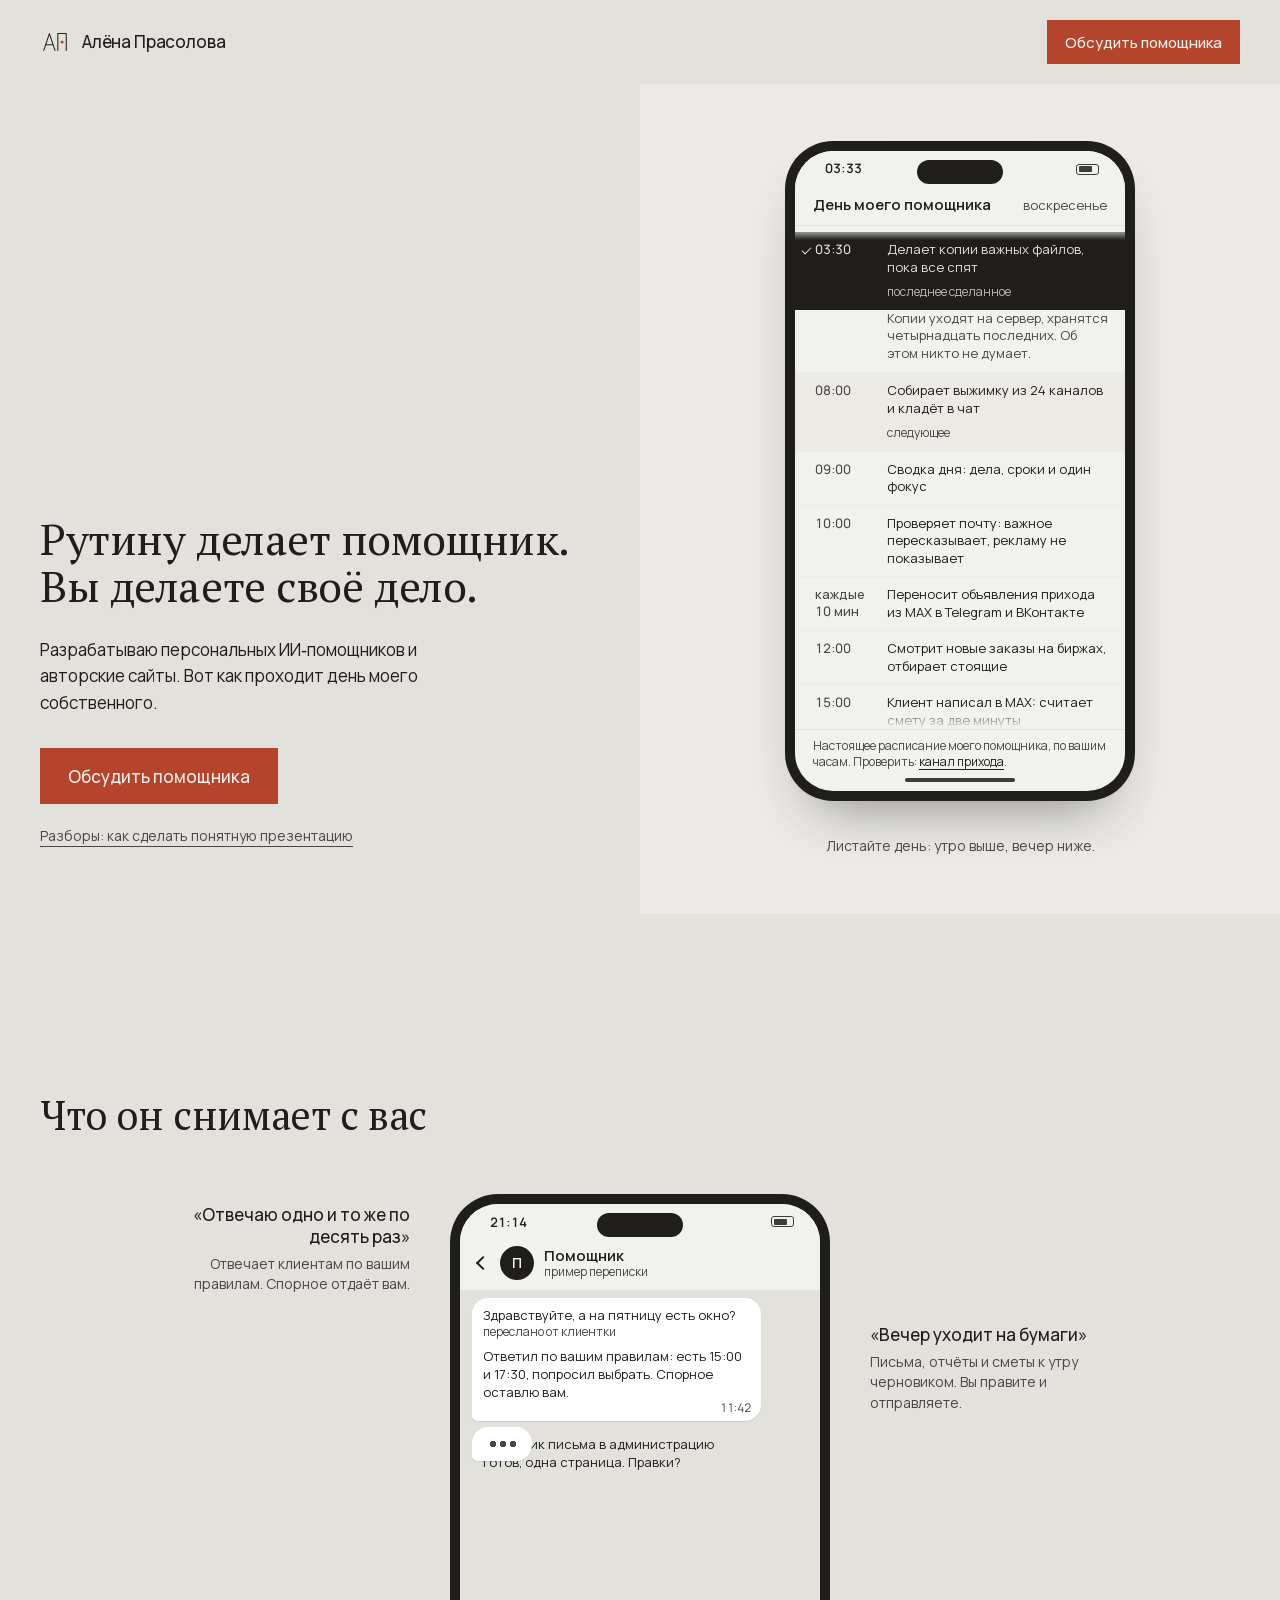
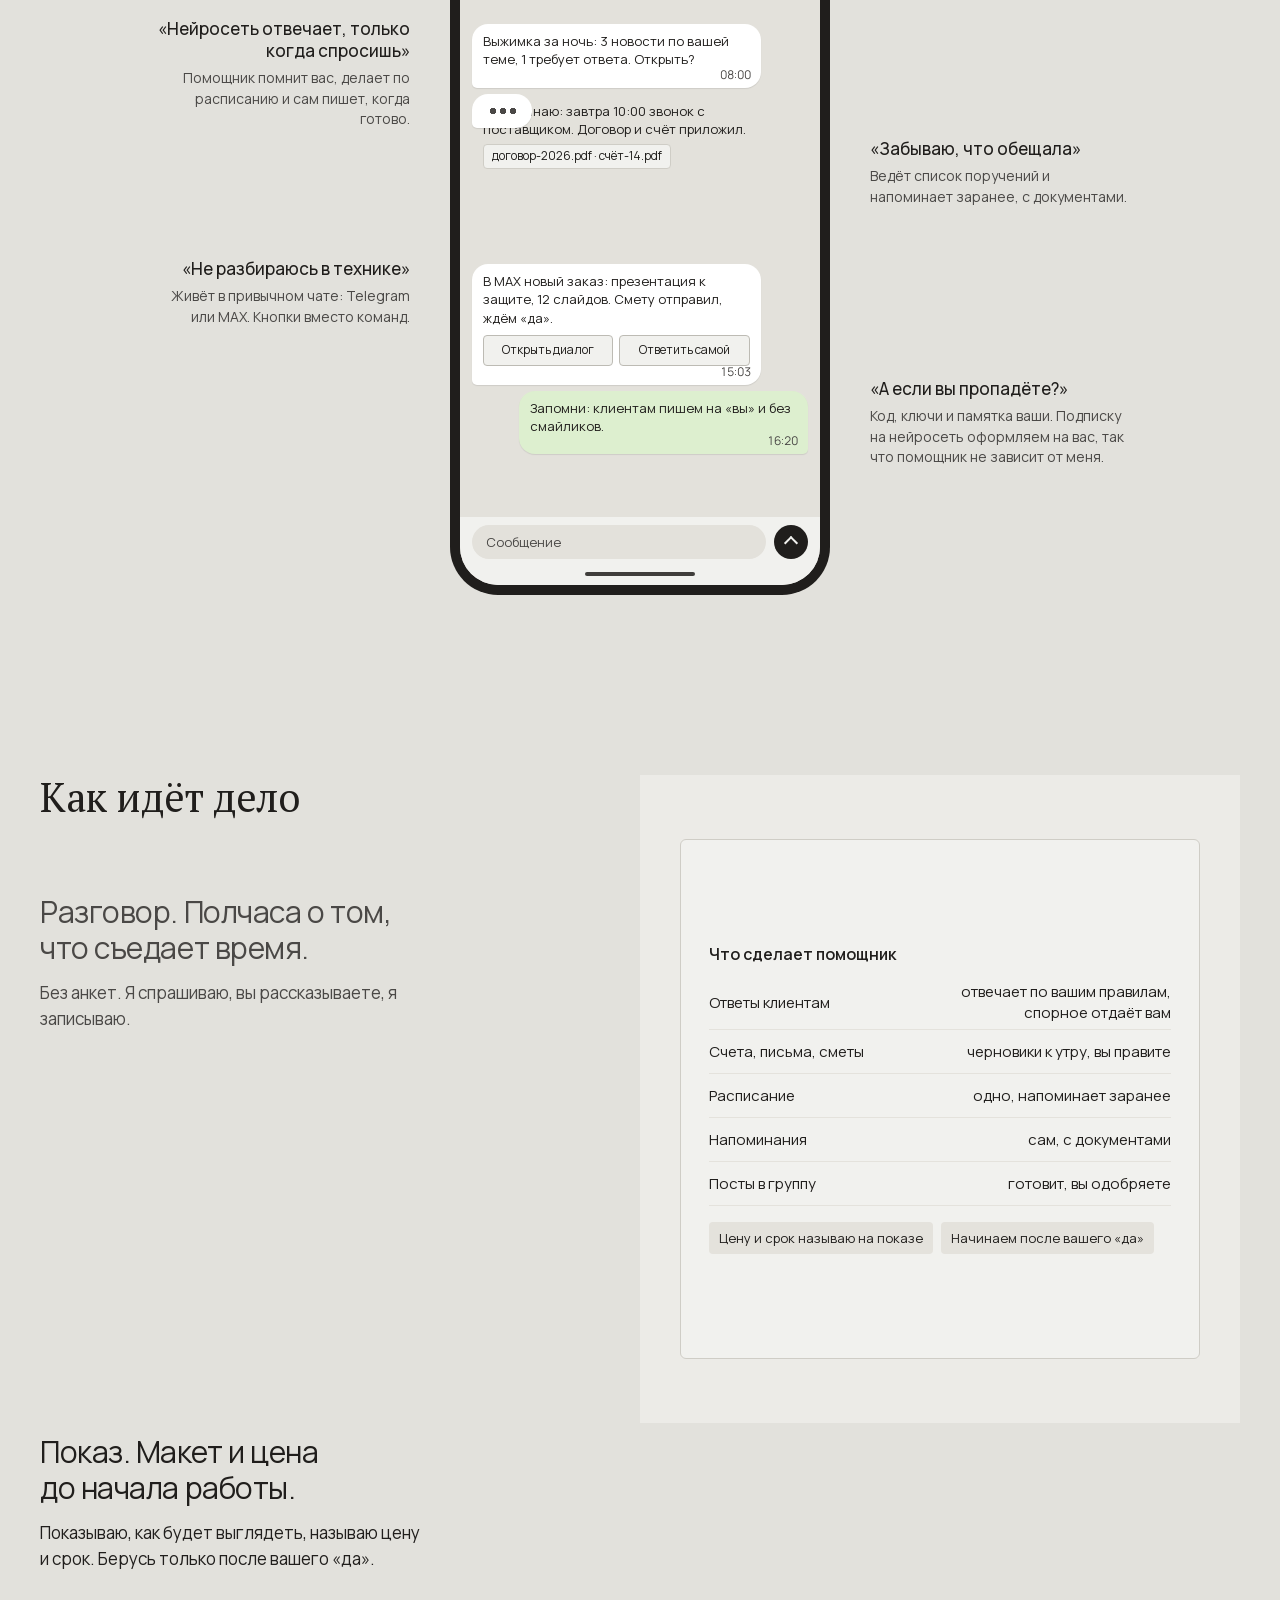
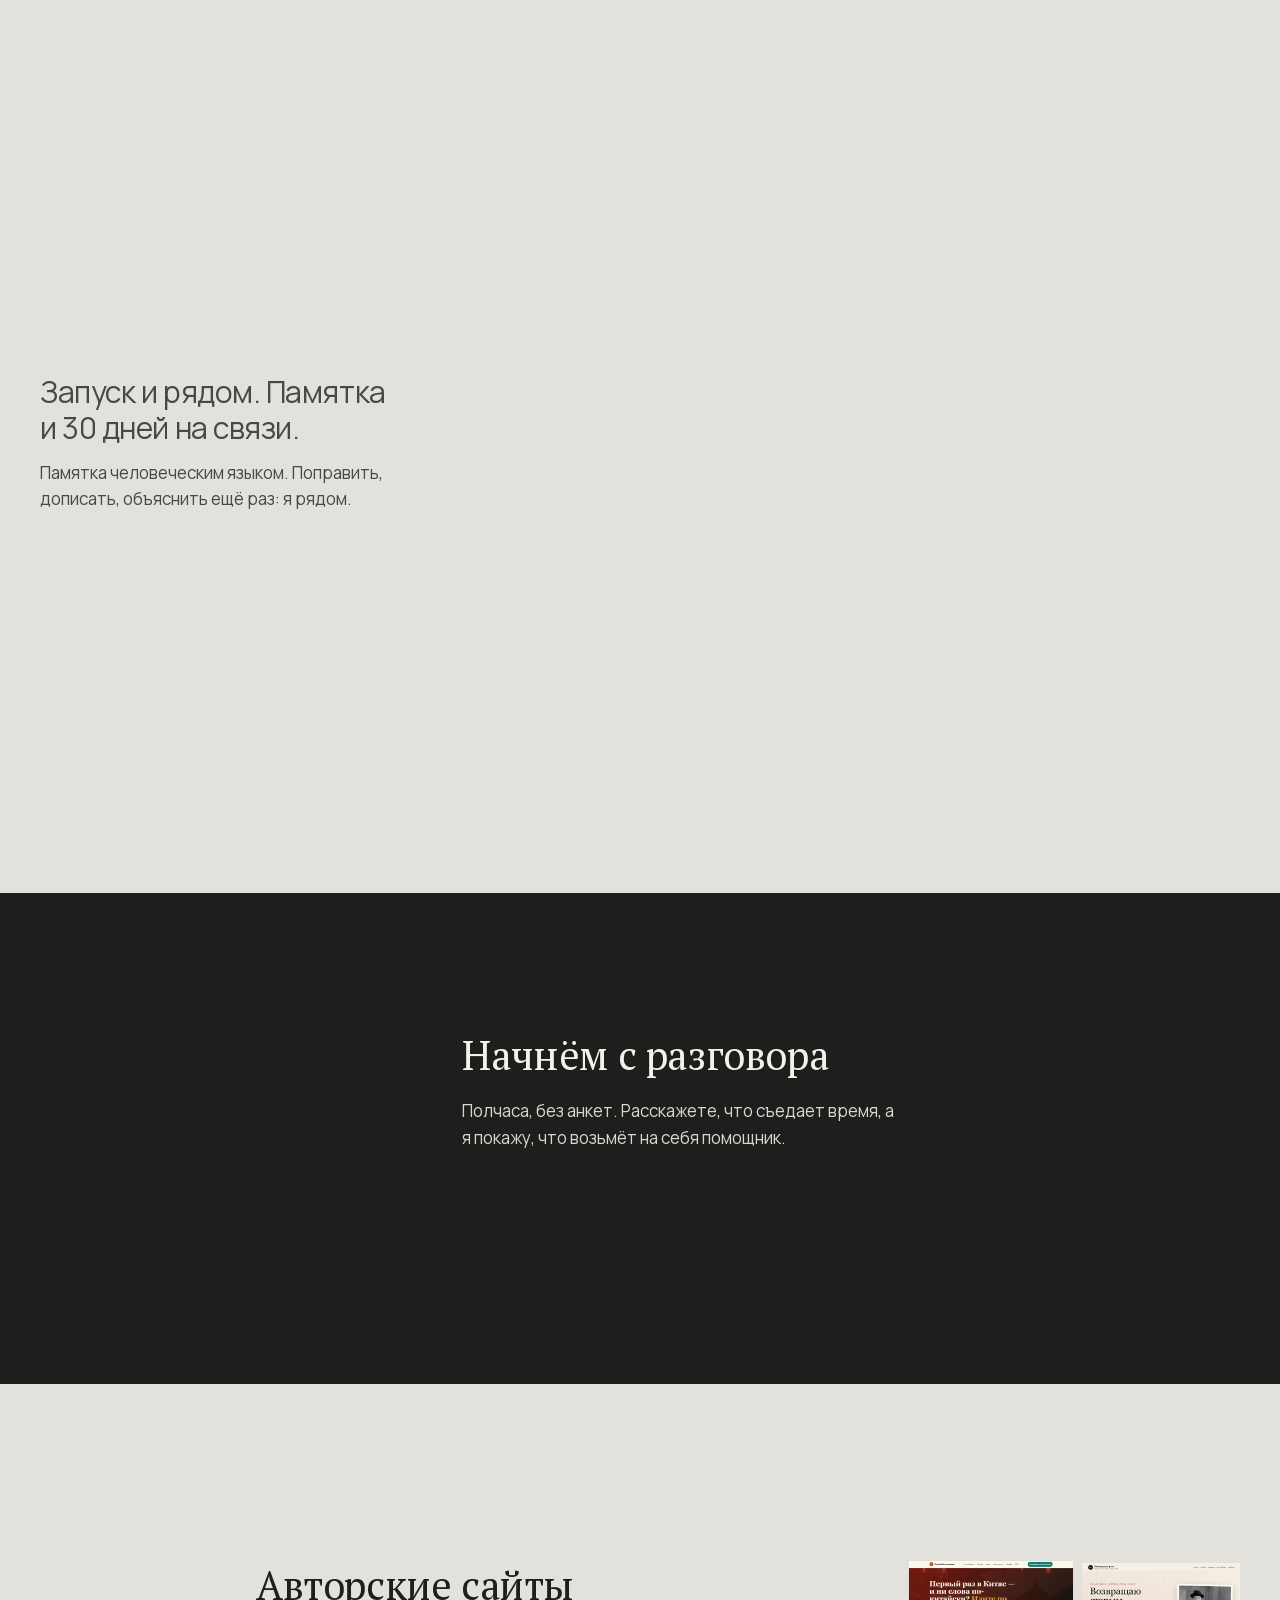
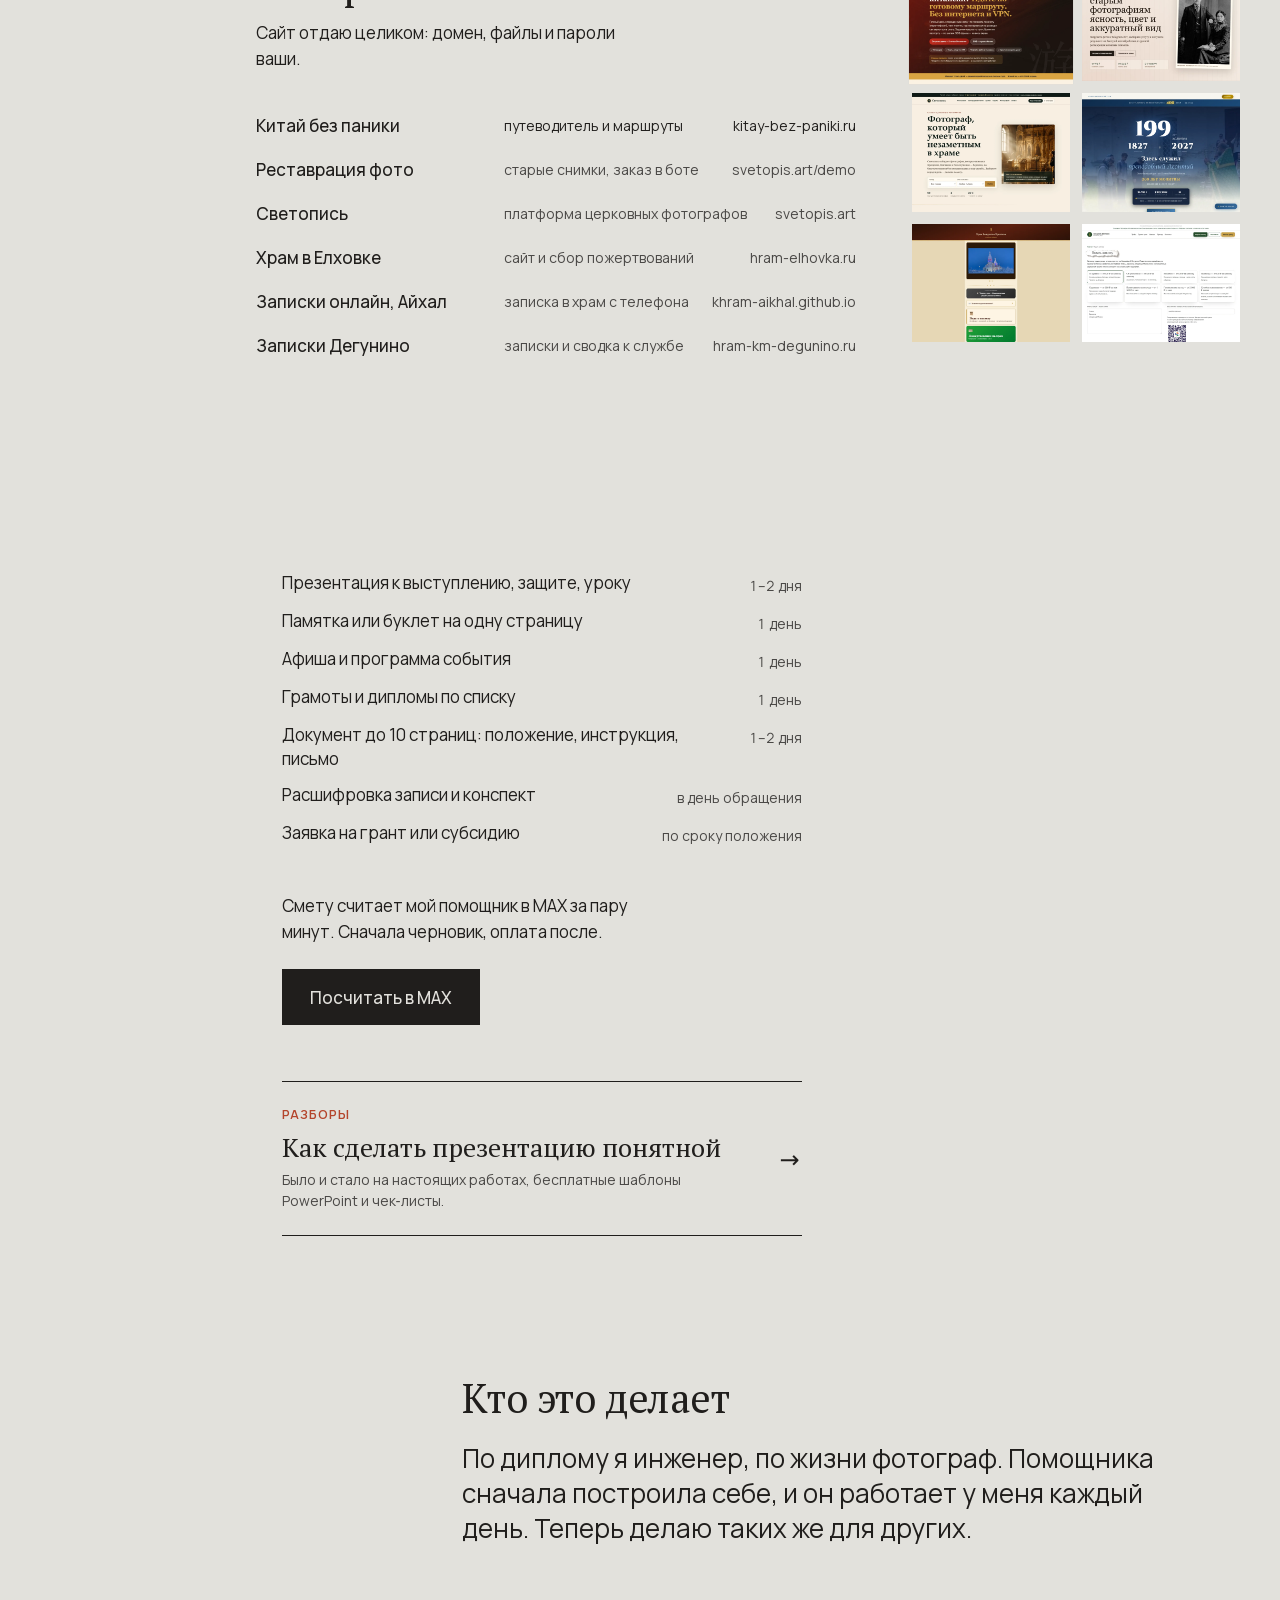
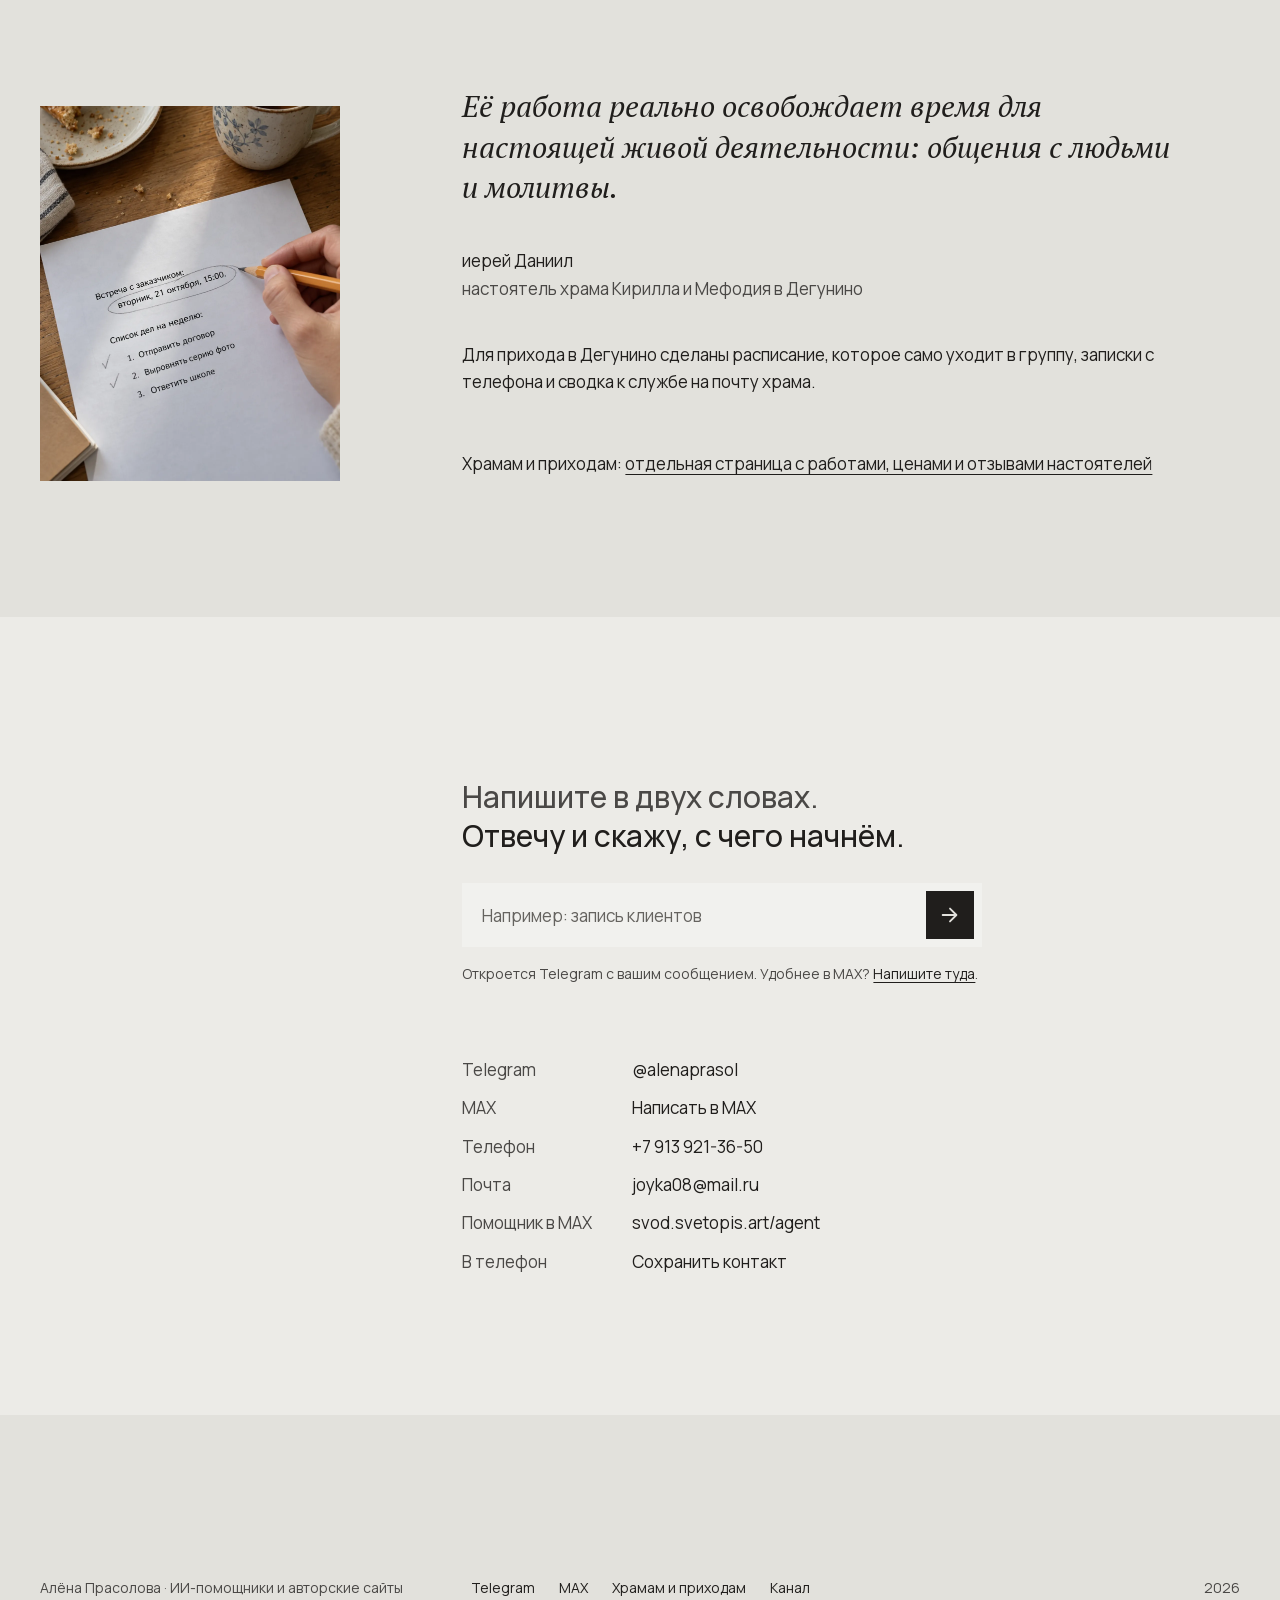
==== commit 01822ad2: "Визитка: главная «сайты под ключ», помощник на /pomoshchnik/ Co-Authored-By: Claude Opus 5.5 <norepl" ====
--- a/pomoshchnik/index.html
+++ b/pomoshchnik/index.html
@@ -2,6 +2,7 @@
 <html lang="ru" class="no-js">
 <head>
 <meta charset="utf-8">
+<meta name="p:domain_verify" content="39e795db5b29c30ba1756705ccda25e4">
 <meta name="viewport" content="width=device-width, initial-scale=1">
 <title>Алёна Прасолова · ИИ-помощники и авторские сайты</title>
 <meta name="description" content="Разрабатываю персональных ИИ-помощников и авторские сайты под задачи человека или дела. Цену называю до начала работы.">
